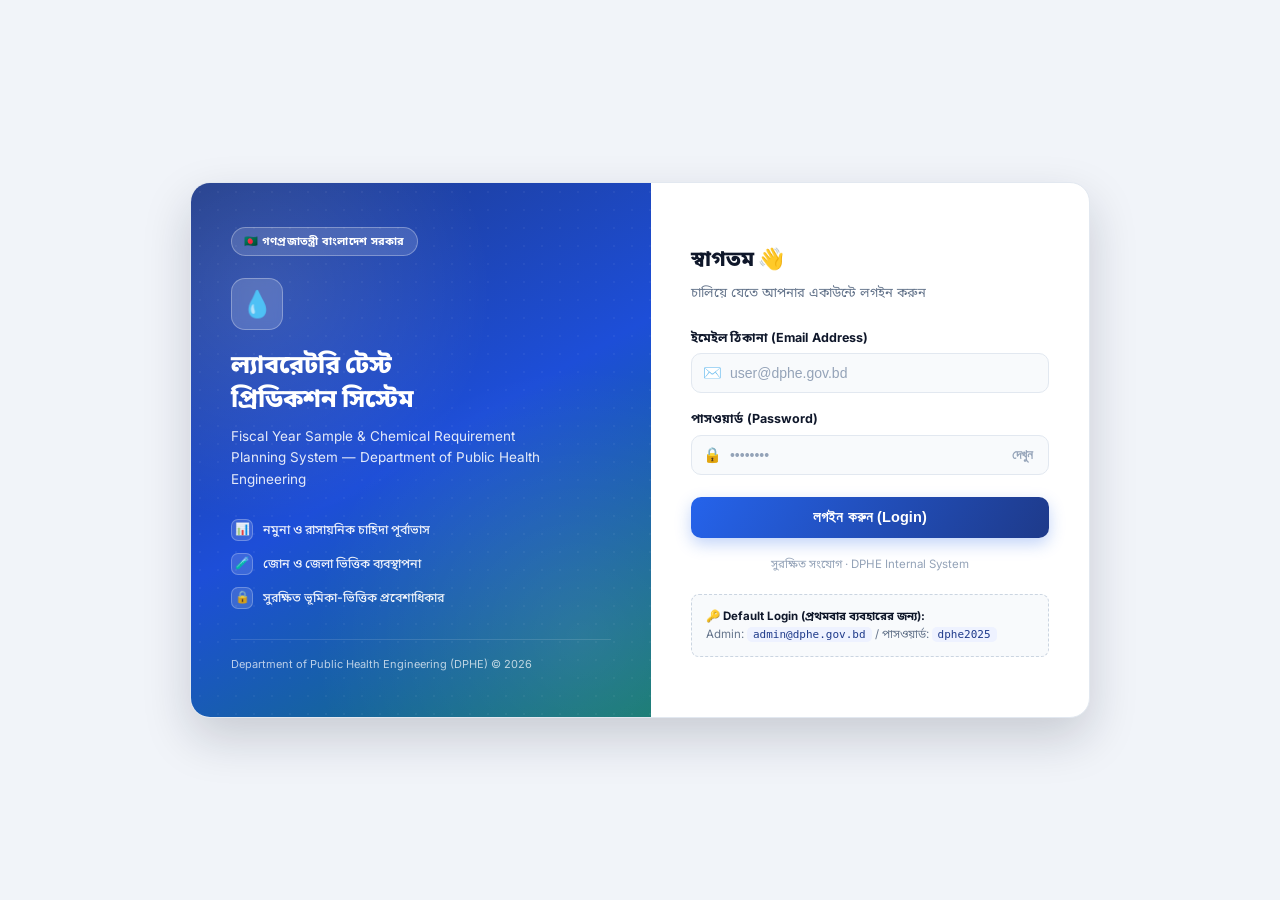
==== index.html @ 03236efc "Update index.html" ====
<!DOCTYPE html>
<html lang="bn">
<head>
  <meta charset="utf-8">
  <meta name="viewport" content="width=device-width, initial-scale=1">
  <title>DPHE Zonal Lab - Login</title>
  <link rel="stylesheet" href="style.css">
  <style>
    html, body { height: 100%; }
    body {
      background: var(--bg);
      min-height: 100vh;
      display: flex;
      align-items: center;
      justify-content: center;
      padding: 20px;
    }

    .login-shell {
      width: 100%;
      max-width: 900px;
      display: grid;
      grid-template-columns: 1.05fr 1fr;
      background: #fff;
      border-radius: 20px;
      overflow: hidden;
      box-shadow: var(--shadow-lg);
      border: 1px solid var(--border);
    }

    /* -------- Brand panel -------- */
    .brand-panel {
      background:
        radial-gradient(circle at 15% 20%, rgba(255,255,255,0.12) 0, transparent 40%),
        radial-gradient(circle at 85% 85%, rgba(255,255,255,0.10) 0, transparent 45%),
        linear-gradient(150deg, var(--primary-dark) 0%, #1d4ed8 50%, var(--teal-dark) 100%);
      color: #fff;
      padding: 44px 40px;
      display: flex;
      flex-direction: column;
      justify-content: space-between;
      position: relative;
    }
    .brand-panel::before {
      content: '';
      position: absolute; inset: 0;
      background-image: radial-gradient(rgba(255,255,255,0.09) 1px, transparent 1px);
      background-size: 18px 18px;
      opacity: 0.5;
      pointer-events: none;
    }
    .brand-top { position: relative; z-index: 1; }
    .brand-badge {
      display: inline-flex; align-items: center; gap: 6px;
      font-size: 11px; font-weight: 700;
      background: rgba(255,255,255,0.14);
      border: 1px solid rgba(255,255,255,0.3);
      padding: 5px 12px; border-radius: 20px;
      margin-bottom: 22px; letter-spacing: 0.3px;
    }
    .brand-icon {
      width: 52px; height: 52px; border-radius: 14px;
      background: rgba(255,255,255,0.16);
      border: 1px solid rgba(255,255,255,0.3);
      display: flex; align-items: center; justify-content: center;
      font-size: 26px; margin-bottom: 18px;
      backdrop-filter: blur(4px);
    }
    .brand-panel h1 {
      font-size: 25px; font-weight: 800; margin: 0 0 10px; line-height: 1.35;
    }
    .brand-panel p.lead {
      font-size: 13.5px; opacity: 0.88; margin: 0; line-height: 1.6; max-width: 320px;
    }
    .brand-features {
      position: relative; z-index: 1;
      display: flex; flex-direction: column; gap: 12px; margin-top: 28px;
    }
    .brand-features .feat {
      display: flex; align-items: center; gap: 10px; font-size: 12.5px; opacity: 0.92; font-weight: 500;
    }
    .brand-features .feat .dot {
      width: 22px; height: 22px; border-radius: 7px; flex-shrink: 0;
      background: rgba(255,255,255,0.15); border: 1px solid rgba(255,255,255,0.28);
      display: flex; align-items: center; justify-content: center; font-size: 12px;
    }
    .brand-foot {
      position: relative; z-index: 1;
      font-size: 11px; opacity: 0.7; margin-top: 30px;
      border-top: 1px solid rgba(255,255,255,0.18); padding-top: 16px;
    }

    /* -------- Form panel -------- */
    .form-panel {
      padding: 46px 40px;
      display: flex;
      flex-direction: column;
      justify-content: center;
    }
    .form-panel .heading { margin-bottom: 26px; }
    .form-panel .heading h2 {
      font-size: 21px; font-weight: 800; margin: 0 0 6px; color: var(--text);
    }
    .form-panel .heading p {
      font-size: 13px; color: var(--muted); margin: 0;
    }

    .field { margin-bottom: 16px; }
    .field label { font-size: 12.5px; font-weight: 700; color: var(--text); margin-bottom: 6px; }
    .input-wrap { position: relative; }
    .input-wrap .ic {
      position: absolute; left: 12px; top: 50%; transform: translateY(-50%);
      font-size: 15px; color: var(--muted-light); pointer-events: none;
    }
    .input-wrap input {
      padding: 11px 14px 11px 38px;
      font-size: 14px;
      border: 1.5px solid var(--border);
      border-radius: 10px;
      margin-bottom: 0;
      background: #f8fafc;
    }
    .input-wrap input:focus { background: #fff; }
    .input-wrap .toggle-pass {
      position: absolute; right: 10px; top: 50%; transform: translateY(-50%);
      background: none; border: none; box-shadow: none; color: var(--muted-light);
      font-size: 13px; padding: 4px 6px; cursor: pointer;
    }
    .input-wrap .toggle-pass:hover { color: var(--muted); background: none; transform: translateY(-50%); }

    .btn-login {
      width: 100%;
      padding: 12px;
      font-size: 14.5px;
      font-weight: 700;
      border-radius: 10px;
      background: linear-gradient(120deg, var(--primary), var(--primary-dark));
      margin-top: 6px;
      box-shadow: 0 6px 16px rgba(37,99,235,0.28);
    }
    .btn-login:hover {
      background: linear-gradient(120deg, var(--primary-dark), var(--primary-dark));
      box-shadow: 0 8px 20px rgba(37,99,235,0.38);
    }

    .divider-note { text-align: center; font-size: 11.5px; color: var(--muted-light); margin: 18px 0 4px; }

    .hint-box {
      background: #f8fafc;
      border: 1.5px dashed var(--border-strong);
      padding: 12px 14px;
      border-radius: var(--radius-sm);
      font-size: 11.5px;
      color: var(--muted);
      margin-top: 16px;
      line-height: 1.6;
    }
    .hint-box strong { color: var(--text); }
    .hint-box code {
      background: #eef2ff; color: var(--primary-dark);
      padding: 1px 6px; border-radius: 5px; font-size: 11px;
    }

    .spinner {
      display: inline-block;
      width: 14px;
      height: 14px;
      border: 2px solid rgba(255,255,255,0.4);
      border-top-color: #fff;
      border-radius: 50%;
      animation: spin 0.8s linear infinite;
    }

    @media (max-width: 760px) {
      .login-shell { grid-template-columns: 1fr; max-width: 440px; }
      .brand-panel { padding: 32px 28px; }
      .brand-features { display: none; }
      .form-panel { padding: 32px 28px; }
    }
  </style>
</head>
<body>

<script>
  // Set this to your deployed Apps Script Web App URL, e.g.
  // https://script.google.com/macros/s/XXXXXXXXXXXXXXXXXXXX/exec
  const API_URL = 'https://script.google.com/macros/s/AKfycbzejly43ZBwwcQs7jdMil5EfGhD0FwMmNmbjgHf8-zHdf7Q-QeEnQdwHH2jp842V0c7jQ/exec';
</script>

<div class="login-shell">

  <div class="brand-panel">
    <div class="brand-top">
      <div class="brand-badge">🇧🇩 গণপ্রজাতন্ত্রী বাংলাদেশ সরকার</div>
      <div class="brand-icon">💧</div>
      <h1>ল্যাবরেটরি টেস্ট<br>প্রিডিকশন সিস্টেম</h1>
      <p class="lead">Fiscal Year Sample &amp; Chemical Requirement Planning System — Department of Public Health Engineering</p>
    </div>

    <div class="brand-features">
      <div class="feat"><span class="dot">📊</span> নমুনা ও রাসায়নিক চাহিদা পূর্বাভাস</div>
      <div class="feat"><span class="dot">🧪</span> জোন ও জেলা ভিত্তিক ব্যবস্থাপনা</div>
      <div class="feat"><span class="dot">🔒</span> সুরক্ষিত ভূমিকা-ভিত্তিক প্রবেশাধিকার</div>
    </div>

    <div class="brand-foot">
      Department of Public Health Engineering (DPHE) &copy; <span id="yearNow"></span>
    </div>
  </div>

  <div class="form-panel">
    <div class="heading">
      <h2>স্বাগতম 👋</h2>
      <p>চালিয়ে যেতে আপনার একাউন্টে লগইন করুন</p>
    </div>

    <div id="loginAlert"></div>

    <form id="loginForm" onsubmit="handleLoginSubmit(event)">
      <div class="field">
        <label for="loginEmail">ইমেইল ঠিকানা (Email Address)</label>
        <div class="input-wrap">
          <span class="ic">✉️</span>
          <input type="email" id="loginEmail" required placeholder="user@dphe.gov.bd" autocomplete="username">
        </div>
      </div>

      <div class="field">
        <label for="loginPassword">পাসওয়ার্ড (Password)</label>
        <div class="input-wrap">
          <span class="ic">🔒</span>
          <input type="password" id="loginPassword" required placeholder="••••••••" autocomplete="current-password">
          <button type="button" class="toggle-pass" onclick="togglePassword()" id="togglePassBtn" tabindex="-1">দেখুন</button>
        </div>
      </div>

      <button type="submit" id="loginBtn" class="btn-login">
        <span id="btnText">লগইন করুন (Login)</span>
      </button>
    </form>

    <div class="divider-note">সুরক্ষিত সংযোগ · DPHE Internal System</div>

    <div class="hint-box">
      <strong>🔑 Default Login (প্রথমবার ব্যবহারের জন্য):</strong><br>
      Admin: <code>admin@dphe.gov.bd</code> / পাসওয়ার্ড: <code>dphe2025</code>
    </div>
  </div>

</div>

<script>
document.getElementById('yearNow').textContent = new Date().getFullYear();

// Simple RPC helper — calls the Apps Script Web App with a
// { fn, args } JSON body. Uses "text/plain" as the content type so
// the browser does NOT send a CORS preflight (Apps Script Web Apps
// can't handle custom OPTIONS/CORS headers on simple deployments).
function apiCall(fn, args) {
  if (!API_URL || API_URL.indexOf('[') === 0) {
    return Promise.reject(new Error('API_URL কনফিগার করা হয়নি। index.html ফাইলের উপরে সেট করুন।'));
  }
  return fetch(API_URL, {
    method: 'POST',
    headers: { 'Content-Type': 'text/plain;charset=utf-8' },
    body: JSON.stringify({ fn: fn, args: args || [] })
  })
    .then(function(res) {
      if (!res.ok) throw new Error('Network error: ' + res.status + ' ' + res.statusText);
      return res.json();
    })
    .then(function(json) {
      if (!json.success) throw new Error(json.error || 'Unknown API error.');
      return json.data;
    });
}

// If already logged in with a valid-looking saved session, skip
// straight to the app page.
window.addEventListener('DOMContentLoaded', function() {
  var savedToken = sessionStorage.getItem('dphe_auth_token');
  var savedUser = sessionStorage.getItem('dphe_user');
  if (savedToken && savedUser) {
    window.location.href = 'app.html';
  }
});

function togglePassword() {
  var input = document.getElementById('loginPassword');
  var btn = document.getElementById('togglePassBtn');
  if (input.type === 'password') {
    input.type = 'text';
    btn.textContent = 'লুকান';
  } else {
    input.type = 'password';
    btn.textContent = 'দেখুন';
  }
}

function handleLoginSubmit(e) {
  e.preventDefault();
  var email = document.getElementById('loginEmail').value.trim();
  var password = document.getElementById('loginPassword').value;
  var alertBox = document.getElementById('loginAlert');
  var btn = document.getElementById('loginBtn');
  var btnText = document.getElementById('btnText');

  alertBox.innerHTML = '';
  btn.disabled = true;
  btnText.innerHTML = '<span class="spinner"></span> যাচাই করা হচ্ছে...';

  apiCall('doLogin', [email, password])
    .then(function(res) {
      if (res && res.success && res.token) {
        sessionStorage.setItem('dphe_auth_token', res.token);
        sessionStorage.setItem('dphe_user', JSON.stringify(res.user));
        alertBox.innerHTML = '<div class="msg success">সফলভাবে লগইন হয়েছে! লোড হচ্ছে...</div>';
        window.location.href = 'app.html';
      } else {
        btn.disabled = false;
        btnText.textContent = 'লগইন করুন (Login)';
        alertBox.innerHTML = '<div class="msg error">লগইন ব্যর্থ হয়েছে। আবার চেষ্টা করুন।</div>';
      }
    })
    .catch(function(err) {
      btn.disabled = false;
      btnText.textContent = 'লগইন করুন (Login)';
      var errMsg = err && err.message ? err.message : 'লগইন করতে সমস্যা হয়েছে।';
      alertBox.innerHTML = '<div class="msg error">' + esc(errMsg) + '</div>';
    });
}

function esc(s) {
  return (s === undefined || s === null) ? '' : String(s).replace(/[&<>"']/g, function(c) {
    return { '&': '&amp;', '<': '&lt;', '>': '&gt;', '"': '&quot;', "'": '&#39;' }[c];
  });
}
</script>

</body>
</html>
---- style.css ----
@import url('https://fonts.googleapis.com/css2?family=Inter:wght@400;500;600;700;800&family=Noto+Sans+Bengali:wght@400;500;600;700&display=swap');

  :root {
    --primary: #2563eb;
    --primary-dark: #1e3a8a;
    --primary-light: #3b82f6;
    --teal: #0d9488;
    --teal-dark: #0f766e;
    --teal-light: #ecfdf9;
    --accent: #6366f1;
    --bg: #f1f4f9;
    --card: #ffffff;
    --border: #e2e8f0;
    --border-strong: #cbd5e1;
    --text: #0f172a;
    --muted: #64748b;
    --muted-light: #94a3b8;
    --success: #16a34a;
    --success-bg: #ecfdf5;
    --warn: #d97706;
    --warn-bg: #fffbeb;
    --danger: #dc2626;
    --danger-bg: #fef2f2;
    --radius: 14px;
    --radius-sm: 8px;
    --shadow-xs: 0 1px 2px rgba(15,23,42,0.04);
    --shadow-sm: 0 1px 3px rgba(15,23,42,0.06), 0 1px 2px rgba(15,23,42,0.04);
    --shadow-md: 0 8px 24px rgba(15,23,42,0.10), 0 2px 6px rgba(15,23,42,0.06);
    --shadow-lg: 0 20px 48px rgba(15,23,42,0.18);
  }

  * { box-sizing: border-box; }

  body {
    font-family: 'Inter', 'Noto Sans Bengali', -apple-system, BlinkMacSystemFont, Roboto, Arial, sans-serif;
    background: var(--bg);
    background-image:
      radial-gradient(at top left, rgba(37,99,235,0.05), transparent 45%),
      radial-gradient(at top right, rgba(13,148,136,0.05), transparent 45%);
    background-attachment: fixed;
    color: var(--text);
    margin: 0; padding: 0;
    line-height: 1.55;
    -webkit-font-smoothing: antialiased;
  }

  ::selection { background: rgba(37,99,235,0.18); }

  /* ---------------- Topbar ---------------- */
  header.topbar {
    background: linear-gradient(100deg, var(--primary-dark) 0%, #1d4ed8 45%, var(--teal-dark) 100%);
    color: #fff; padding: 16px 28px;
    display: flex; justify-content: space-between; align-items: center;
    flex-wrap: wrap; gap: 14px;
    box-shadow: 0 4px 20px rgba(15,23,42,0.18);
    position: sticky; top: 0; z-index: 50;
  }
  header.topbar h1 {
    font-size: 18px; margin: 0; font-weight: 800; letter-spacing: 0.1px;
    display: flex; align-items: center; gap: 10px;
  }
  header.topbar h1::before {
    content: '💧';
    display: inline-flex; align-items: center; justify-content: center;
    width: 34px; height: 34px; border-radius: 10px;
    background: rgba(255,255,255,0.16);
    border: 1px solid rgba(255,255,255,0.28);
    font-size: 16px;
    backdrop-filter: blur(4px);
  }
  header.topbar .sub { font-size: 12.5px; opacity: 0.85; margin-top: 3px; margin-left: 44px; font-weight: 500; }
  .userbox { text-align: right; font-size: 13px; display: flex; align-items: center; gap: 10px; }
  .userbox > div:first-child {
    display: flex; align-items: center; gap: 8px;
    padding: 6px 12px 6px 6px; border-radius: 999px;
    background: rgba(255,255,255,0.12);
    border: 1px solid rgba(255,255,255,0.2);
  }
  .userbox > div:first-child::before {
    content: '';
    width: 28px; height: 28px; border-radius: 50%;
    background: linear-gradient(135deg, #fff, #cbd5e1);
    flex-shrink: 0;
  }
  #userNameDisplay { font-weight: 700; font-size: 12.5px; line-height: 1.2; }
  .role-badge {
    display: inline-block; background: rgba(255,255,255,0.9);
    border: 1px solid rgba(255,255,255,0.4);
    color: var(--primary-dark);
    padding: 1px 9px; border-radius: 20px; font-size: 10.5px; font-weight: 700;
    letter-spacing: 0.3px; text-transform: uppercase;
  }

  .container { max-width: 1240px; margin: 24px auto; padding: 0 20px; }

  /* ---------------- Cards ---------------- */
  .card {
    background: var(--card); border: 1px solid var(--border);
    border-radius: var(--radius); padding: 22px 24px;
    margin-bottom: 20px; box-shadow: var(--shadow-sm);
    transition: box-shadow 0.2s ease;
  }
  .card h2 {
    font-size: 16px; margin: 0 0 16px; color: var(--primary-dark); font-weight: 700;
    display: flex; align-items: center; gap: 8px;
    padding-bottom: 12px; border-bottom: 1px solid var(--border);
  }
  .card h3 { font-size: 13.5px; margin: 18px 0 10px; color: var(--text); font-weight: 700; }

  .row { display: flex; gap: 14px; flex-wrap: wrap; }
  .col { flex: 1; min-width: 180px; }

  label { display: block; font-size: 12px; color: var(--muted); margin-bottom: 5px; font-weight: 600; letter-spacing: 0.1px; }

  select, input[type=text], input[type=password], input[type=number], input[type=email], textarea {
    width: 100%; padding: 9px 12px; border: 1.5px solid var(--border);
    border-radius: var(--radius-sm); font-size: 14px; background: #fff; margin-bottom: 12px;
    color: var(--text);
    transition: border-color 0.15s, box-shadow 0.15s;
  }
  select:focus, input:focus, textarea:focus {
    outline: none; border-color: var(--primary);
    box-shadow: 0 0 0 3.5px rgba(37,99,235,0.13);
  }
  select:hover, input:hover, textarea:hover { border-color: var(--border-strong); }
  textarea { min-height: 50px; resize: vertical; }
  input::placeholder, textarea::placeholder { color: var(--muted-light); }

  /* ---------------- Buttons ---------------- */
  button {
    background: var(--primary); color: #fff; border: none; padding: 9px 18px;
    border-radius: var(--radius-sm); font-size: 13px; cursor: pointer; font-weight: 700;
    transition: background 0.15s, transform 0.06s, box-shadow 0.15s;
    display: inline-flex; align-items: center; justify-content: center; gap: 6px;
    box-shadow: 0 1px 2px rgba(37,99,235,0.15);
    letter-spacing: 0.1px;
  }
  button:hover { background: var(--primary-dark); box-shadow: 0 4px 12px rgba(37,99,235,0.28); transform: translateY(-1px); }
  button:active { transform: scale(0.98) translateY(0); }
  button:disabled { opacity: 0.55; cursor: not-allowed; transform: none; box-shadow: none; }
  button.secondary { background: var(--teal); box-shadow: 0 1px 2px rgba(13,148,136,0.2); }
  button.secondary:hover { background: var(--teal-dark); box-shadow: 0 4px 12px rgba(13,148,136,0.3); }
  button.ghost { background: transparent; color: var(--primary); border: 1.5px solid var(--border-strong); box-shadow: none; }
  button.ghost:hover { background: #eff6ff; border-color: var(--primary); color: var(--primary-dark); transform: none; box-shadow: none; }
  button.btn-logout { background: rgba(255,255,255,0.14); color: #fff; border: 1px solid rgba(255,255,255,0.35); box-shadow: none; }
  button.btn-logout:hover { background: rgba(255,255,255,0.28); transform: none; box-shadow: none; }
  button.btn-sm { padding: 5px 12px; font-size: 12px; border-radius: 7px; font-weight: 600; }
  button.btn-edit { background: #eff6ff; color: var(--primary); box-shadow: none; }
  button.btn-edit:hover { background: #dbeafe; color: var(--primary-dark); transform: none; box-shadow: none; }
  button.btn-delete { background: var(--danger-bg); color: var(--danger); box-shadow: none; }
  button.btn-delete:hover { background: #fee2e2; transform: none; box-shadow: none; }
  button.btn-save { background: var(--success-bg); color: #065f46; box-shadow: none; }
  button.btn-save:hover { background: #d1fae5; transform: none; box-shadow: none; }
  button.btn-cancel { background: #f1f5f9; color: var(--muted); box-shadow: none; }
  button.btn-cancel:hover { background: #e2e8f0; transform: none; box-shadow: none; }

  /* ---------------- Stat grid ---------------- */
  .stat-grid { display: flex; gap: 16px; flex-wrap: wrap; margin-bottom: 8px; }
  .stat-box {
    background: linear-gradient(160deg, #ffffff, var(--teal-light));
    border-radius: var(--radius); padding: 16px 20px;
    min-width: 170px; flex: 1;
    border: 1px solid var(--border);
    border-left: 4px solid var(--teal);
    box-shadow: var(--shadow-xs);
    transition: transform 0.15s, box-shadow 0.15s;
  }
  .stat-box:hover { transform: translateY(-2px); box-shadow: var(--shadow-sm); }
  .stat-box .num { font-size: 28px; font-weight: 800; color: var(--primary-dark); letter-spacing: -0.5px; }
  .stat-box .lbl { font-size: 12px; color: var(--muted); margin-top: 3px; font-weight: 600; }

  /* ---------------- Tables ---------------- */
  table { width: 100%; border-collapse: collapse; font-size: 13px; margin-top: 8px; }
  th, td { text-align: left; padding: 10px 12px; border-bottom: 1px solid var(--border); vertical-align: middle; }
  th {
    background: #f8fafc; color: var(--muted); font-weight: 700; font-size: 11px;
    text-transform: uppercase; letter-spacing: 0.4px;
    position: sticky; top: 0;
  }
  th:first-child { border-radius: 8px 0 0 0; }
  th:last-child { border-radius: 0 8px 0 0; }
  tbody tr { transition: background 0.12s; }
  tbody tr:hover { background: #f8fafc; }
  tr.editing td { background: var(--warn-bg); }
  td input, td select { margin-bottom: 0; padding: 6px 9px; font-size: 13px; }
  .td-actions { display: flex; gap: 6px; white-space: nowrap; }

  /* ---------------- Param list ---------------- */
  .param-list {
    display: flex; flex-wrap: wrap; gap: 8px 16px; margin-bottom: 12px;
    max-height: 160px; overflow-y: auto; padding: 10px 12px;
    border: 1.5px solid var(--border); border-radius: var(--radius-sm); background: #fafbfc;
  }
  .param-list label { display: flex; align-items: center; gap: 6px; font-weight: 500; color: var(--text); font-size: 13px; margin: 0; cursor: pointer; }
  .param-list input { width: auto; margin: 0; }

  /* ---------------- Tabs ---------------- */
  .tabs {
    display: flex; gap: 4px; margin-bottom: 18px;
    background: #eef1f6; padding: 5px; border-radius: 12px;
    flex-wrap: wrap; border: 1px solid var(--border);
  }
  .tab-btn {
    background: transparent; color: var(--muted); border: none; padding: 9px 16px;
    font-weight: 700; border-bottom: none; margin-bottom: 0; border-radius: 8px;
    box-shadow: none; font-size: 12.5px;
  }
  .tab-btn:hover { background: rgba(255,255,255,0.6); color: var(--text); transform: none; box-shadow: none; }
  .tab-btn.active { color: #fff; background: var(--primary); box-shadow: var(--shadow-xs); }
  .tab-btn.active:hover { background: var(--primary-dark); transform: none; }
  .tab-panel { display: none; animation: fadeIn 0.2s ease; }
  .tab-panel.active { display: block; }
  @keyframes fadeIn { from { opacity: 0; transform: translateY(3px); } to { opacity: 1; transform: translateY(0); } }

  /* ---------------- Badges ---------------- */
  .badge { display: inline-block; padding: 3px 10px; border-radius: 20px; font-size: 10.5px; font-weight: 700; letter-spacing: 0.2px; }
  .badge.govt { background: #dbeafe; color: #1d4ed8; }
  .badge.other-govt { background: #fef3c7; color: #92400e; }
  .badge.private-org { background: #ede9fe; color: #5b21b6; }
  .badge.walk-in { background: #dcfce7; color: #166534; }

  /* ---------------- Messages ---------------- */
  .msg { padding: 11px 16px; border-radius: var(--radius-sm); margin-bottom: 14px; font-size: 13px; font-weight: 600; display: flex; align-items: center; gap: 8px; }
  .msg.success { background: var(--success-bg); color: #166534; border: 1px solid #86efac; }
  .msg.success::before { content: '✓'; }
  .msg.error { background: var(--danger-bg); color: #991b1b; border: 1px solid #fca5a5; }
  .msg.error::before { content: '⚠'; }
  .msg.info { background: #eff6ff; color: #1d4ed8; border: 1px solid #bfdbfe; }
  .msg.info::before { content: 'ℹ'; }

  .empty-state { color: var(--muted-light); font-size: 13px; padding: 28px 0; text-align: center; }
  .loading { color: var(--muted); font-size: 13px; padding: 14px; display: flex; align-items: center; gap: 10px; }
  .loading::before {
    content: ''; width: 15px; height: 15px; border-radius: 50%;
    border: 2px solid var(--border-strong); border-top-color: var(--primary);
    animation: spin 0.7s linear infinite; flex-shrink: 0;
  }
  .section-header { display: flex; justify-content: space-between; align-items: center; margin-bottom: 14px; flex-wrap: wrap; gap: 10px; }
  .section-header h2 { margin: 0; border-bottom: none; padding-bottom: 0; }
  .add-form-box { background: #f8fafc; border: 1.5px dashed var(--border-strong); border-radius: var(--radius-sm); padding: 16px 18px; margin-bottom: 18px; }

  /* ---------------- Modal ---------------- */
  .modal-backdrop {
    position: fixed; top: 0; left: 0; right: 0; bottom: 0;
    background: rgba(15,23,42,0.55); display: none;
    align-items: center; justify-content: center; z-index: 999;
    backdrop-filter: blur(2px);
  }
  .modal-backdrop.show { display: flex; animation: fadeIn 0.15s ease; }
  .modal-box {
    background: #fff; border-radius: 16px; width: 95%; max-width: 440px;
    padding: 26px; box-shadow: var(--shadow-lg);
    border: 1px solid var(--border);
  }

  footer { text-align: center; color: var(--muted-light); font-size: 12px; padding: 28px 16px; }

  @keyframes spin { to { transform: rotate(360deg); } }

  @media (max-width: 768px) {
    header.topbar { padding: 14px 16px; }
    header.topbar .sub { margin-left: 0; }
    .userbox { width: 100%; justify-content: space-between; margin-top: 4px; }
    .container { margin: 14px auto; padding: 0 12px; }
    .card { padding: 16px 16px; }
    .stat-box { min-width: 140px; }
  }
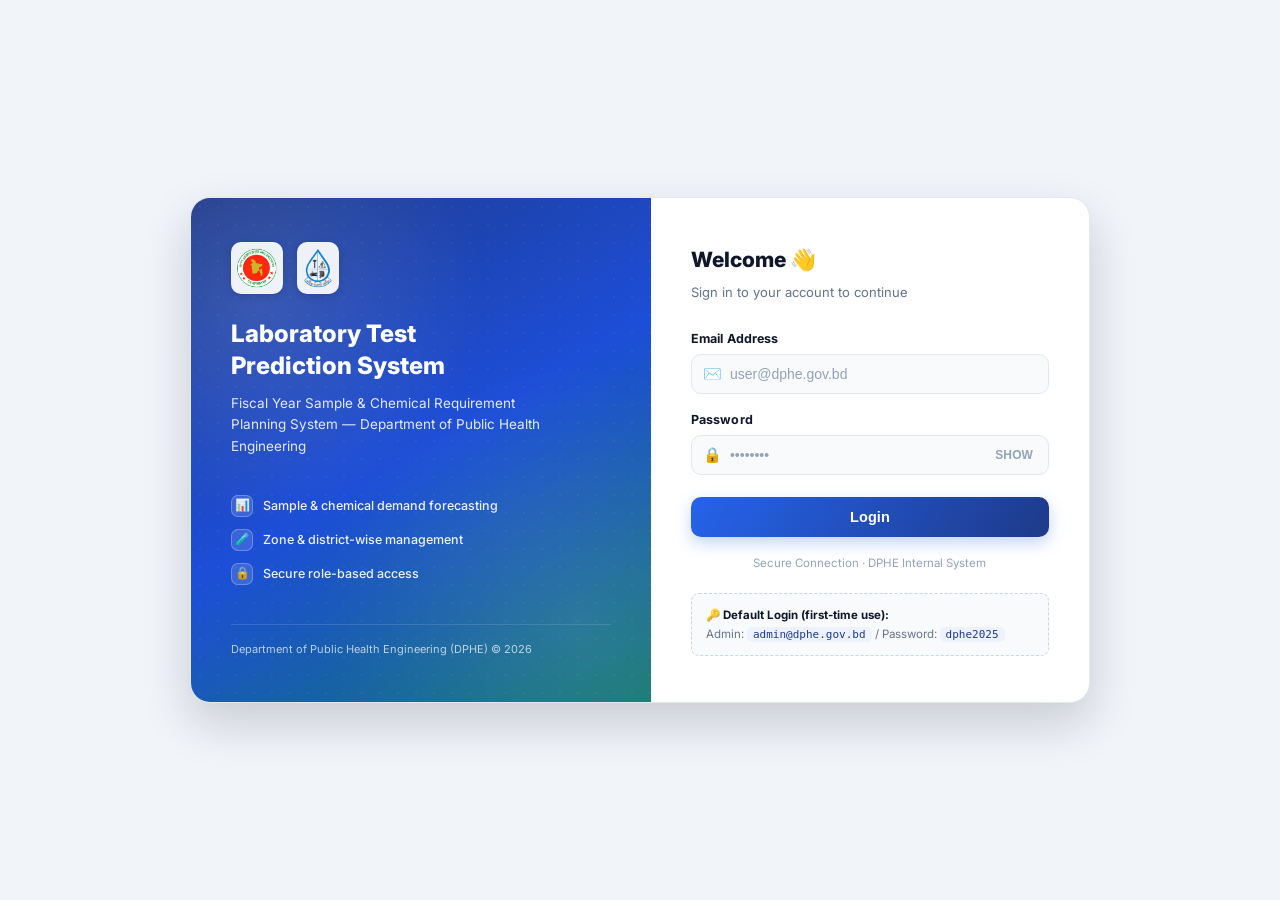
==== commit 08d97d8c: "Add files via upload" ====
--- a/index.html
+++ b/index.html
@@ -1,5 +1,5 @@
 <!DOCTYPE html>
-<html lang="bn">
+<html lang="en">
 <head>
   <meta charset="utf-8">
   <meta name="viewport" content="width=device-width, initial-scale=1">
@@ -50,24 +50,19 @@
       pointer-events: none;
     }
     .brand-top { position: relative; z-index: 1; }
-    .brand-badge {
-      display: inline-flex; align-items: center; gap: 6px;
-      font-size: 11px; font-weight: 700;
-      background: rgba(255,255,255,0.14);
-      border: 1px solid rgba(255,255,255,0.3);
-      padding: 5px 12px; border-radius: 20px;
-      margin-bottom: 22px; letter-spacing: 0.3px;
-    }
-    .brand-icon {
-      width: 52px; height: 52px; border-radius: 14px;
-      background: rgba(255,255,255,0.16);
-      border: 1px solid rgba(255,255,255,0.3);
-      display: flex; align-items: center; justify-content: center;
-      font-size: 26px; margin-bottom: 18px;
-      backdrop-filter: blur(4px);
+    .logo-row {
+      display: flex; align-items: center; gap: 14px;
+      margin-bottom: 24px;
+    }
+    .logo-row img {
+      height: 52px; width: auto;
+      background: rgba(255,255,255,0.92);
+      border-radius: 10px;
+      padding: 5px;
+      box-shadow: 0 2px 8px rgba(0,0,0,0.15);
     }
     .brand-panel h1 {
-      font-size: 25px; font-weight: 800; margin: 0 0 10px; line-height: 1.35;
+      font-size: 24px; font-weight: 800; margin: 0 0 10px; line-height: 1.35;
     }
     .brand-panel p.lead {
       font-size: 13.5px; opacity: 0.88; margin: 0; line-height: 1.6; max-width: 320px;
@@ -124,7 +119,7 @@
     .input-wrap .toggle-pass {
       position: absolute; right: 10px; top: 50%; transform: translateY(-50%);
       background: none; border: none; box-shadow: none; color: var(--muted-light);
-      font-size: 13px; padding: 4px 6px; cursor: pointer;
+      font-size: 12px; font-weight: 700; padding: 4px 6px; cursor: pointer;
     }
     .input-wrap .toggle-pass:hover { color: var(--muted); background: none; transform: translateY(-50%); }
 
@@ -191,16 +186,18 @@
 
   <div class="brand-panel">
     <div class="brand-top">
-      <div class="brand-badge">🇧🇩 গণপ্রজাতন্ত্রী বাংলাদেশ সরকার</div>
-      <div class="brand-icon">💧</div>
-      <h1>ল্যাবরেটরি টেস্ট<br>প্রিডিকশন সিস্টেম</h1>
+      <div class="logo-row">
+        <img src="bd-logo.png" alt="Government of Bangladesh">
+        <img src="dphe-logo.png" alt="DPHE">
+      </div>
+      <h1>Laboratory Test<br>Prediction System</h1>
       <p class="lead">Fiscal Year Sample &amp; Chemical Requirement Planning System — Department of Public Health Engineering</p>
     </div>
 
     <div class="brand-features">
-      <div class="feat"><span class="dot">📊</span> নমুনা ও রাসায়নিক চাহিদা পূর্বাভাস</div>
-      <div class="feat"><span class="dot">🧪</span> জোন ও জেলা ভিত্তিক ব্যবস্থাপনা</div>
-      <div class="feat"><span class="dot">🔒</span> সুরক্ষিত ভূমিকা-ভিত্তিক প্রবেশাধিকার</div>
+      <div class="feat"><span class="dot">📊</span> Sample &amp; chemical demand forecasting</div>
+      <div class="feat"><span class="dot">🧪</span> Zone &amp; district-wise management</div>
+      <div class="feat"><span class="dot">🔒</span> Secure role-based access</div>
     </div>
 
     <div class="brand-foot">
@@ -210,15 +207,15 @@
 
   <div class="form-panel">
     <div class="heading">
-      <h2>স্বাগতম 👋</h2>
-      <p>চালিয়ে যেতে আপনার একাউন্টে লগইন করুন</p>
+      <h2>Welcome 👋</h2>
+      <p>Sign in to your account to continue</p>
     </div>
 
     <div id="loginAlert"></div>
 
     <form id="loginForm" onsubmit="handleLoginSubmit(event)">
       <div class="field">
-        <label for="loginEmail">ইমেইল ঠিকানা (Email Address)</label>
+        <label for="loginEmail">Email Address</label>
         <div class="input-wrap">
           <span class="ic">✉️</span>
           <input type="email" id="loginEmail" required placeholder="user@dphe.gov.bd" autocomplete="username">
@@ -226,24 +223,24 @@
       </div>
 
       <div class="field">
-        <label for="loginPassword">পাসওয়ার্ড (Password)</label>
+        <label for="loginPassword">Password</label>
         <div class="input-wrap">
           <span class="ic">🔒</span>
           <input type="password" id="loginPassword" required placeholder="••••••••" autocomplete="current-password">
-          <button type="button" class="toggle-pass" onclick="togglePassword()" id="togglePassBtn" tabindex="-1">দেখুন</button>
+          <button type="button" class="toggle-pass" onclick="togglePassword()" id="togglePassBtn" tabindex="-1">SHOW</button>
         </div>
       </div>
 
       <button type="submit" id="loginBtn" class="btn-login">
-        <span id="btnText">লগইন করুন (Login)</span>
+        <span id="btnText">Login</span>
       </button>
     </form>
 
-    <div class="divider-note">সুরক্ষিত সংযোগ · DPHE Internal System</div>
+    <div class="divider-note">Secure Connection · DPHE Internal System</div>
 
     <div class="hint-box">
-      <strong>🔑 Default Login (প্রথমবার ব্যবহারের জন্য):</strong><br>
-      Admin: <code>admin@dphe.gov.bd</code> / পাসওয়ার্ড: <code>dphe2025</code>
+      <strong>🔑 Default Login (first-time use):</strong><br>
+      Admin: <code>admin@dphe.gov.bd</code> / Password: <code>dphe2025</code>
     </div>
   </div>
 
@@ -258,7 +255,7 @@
 // can't handle custom OPTIONS/CORS headers on simple deployments).
 function apiCall(fn, args) {
   if (!API_URL || API_URL.indexOf('[') === 0) {
-    return Promise.reject(new Error('API_URL কনফিগার করা হয়নি। index.html ফাইলের উপরে সেট করুন।'));
+    return Promise.reject(new Error('API_URL is not configured. Set it at the top of index.html.'));
   }
   return fetch(API_URL, {
     method: 'POST',
@@ -290,10 +287,10 @@
   var btn = document.getElementById('togglePassBtn');
   if (input.type === 'password') {
     input.type = 'text';
-    btn.textContent = 'লুকান';
+    btn.textContent = 'HIDE';
   } else {
     input.type = 'password';
-    btn.textContent = 'দেখুন';
+    btn.textContent = 'SHOW';
   }
 }
 
@@ -307,25 +304,25 @@
 
   alertBox.innerHTML = '';
   btn.disabled = true;
-  btnText.innerHTML = '<span class="spinner"></span> যাচাই করা হচ্ছে...';
+  btnText.innerHTML = '<span class="spinner"></span> Signing in...';
 
   apiCall('doLogin', [email, password])
     .then(function(res) {
       if (res && res.success && res.token) {
         sessionStorage.setItem('dphe_auth_token', res.token);
         sessionStorage.setItem('dphe_user', JSON.stringify(res.user));
-        alertBox.innerHTML = '<div class="msg success">সফলভাবে লগইন হয়েছে! লোড হচ্ছে...</div>';
+        alertBox.innerHTML = '<div class="msg success">Login successful! Loading...</div>';
         window.location.href = 'app.html';
       } else {
         btn.disabled = false;
-        btnText.textContent = 'লগইন করুন (Login)';
-        alertBox.innerHTML = '<div class="msg error">লগইন ব্যর্থ হয়েছে। আবার চেষ্টা করুন।</div>';
+        btnText.textContent = 'Login';
+        alertBox.innerHTML = '<div class="msg error">Login failed. Please try again.</div>';
       }
     })
     .catch(function(err) {
       btn.disabled = false;
-      btnText.textContent = 'লগইন করুন (Login)';
-      var errMsg = err && err.message ? err.message : 'লগইন করতে সমস্যা হয়েছে।';
+      btnText.textContent = 'Login';
+      var errMsg = err && err.message ? err.message : 'Something went wrong while logging in.';
       alertBox.innerHTML = '<div class="msg error">' + esc(errMsg) + '</div>';
     });
 }
--- a/style.css
+++ b/style.css
@@ -55,20 +55,18 @@
     box-shadow: 0 4px 20px rgba(15,23,42,0.18);
     position: sticky; top: 0; z-index: 50;
   }
+  header.topbar .brand { display: flex; align-items: center; gap: 14px; }
+  .topbar-logo {
+    height: 38px; width: auto;
+    background: rgba(255,255,255,0.92);
+    border-radius: 8px;
+    padding: 3px;
+    box-shadow: 0 1px 4px rgba(0,0,0,0.18);
+  }
   header.topbar h1 {
     font-size: 18px; margin: 0; font-weight: 800; letter-spacing: 0.1px;
-    display: flex; align-items: center; gap: 10px;
-  }
-  header.topbar h1::before {
-    content: '💧';
-    display: inline-flex; align-items: center; justify-content: center;
-    width: 34px; height: 34px; border-radius: 10px;
-    background: rgba(255,255,255,0.16);
-    border: 1px solid rgba(255,255,255,0.28);
-    font-size: 16px;
-    backdrop-filter: blur(4px);
-  }
-  header.topbar .sub { font-size: 12.5px; opacity: 0.85; margin-top: 3px; margin-left: 44px; font-weight: 500; }
+  }
+  header.topbar .sub { font-size: 12.5px; opacity: 0.85; margin-top: 3px; font-weight: 500; }
   .userbox { text-align: right; font-size: 13px; display: flex; align-items: center; gap: 10px; }
   .userbox > div:first-child {
     display: flex; align-items: center; gap: 8px;
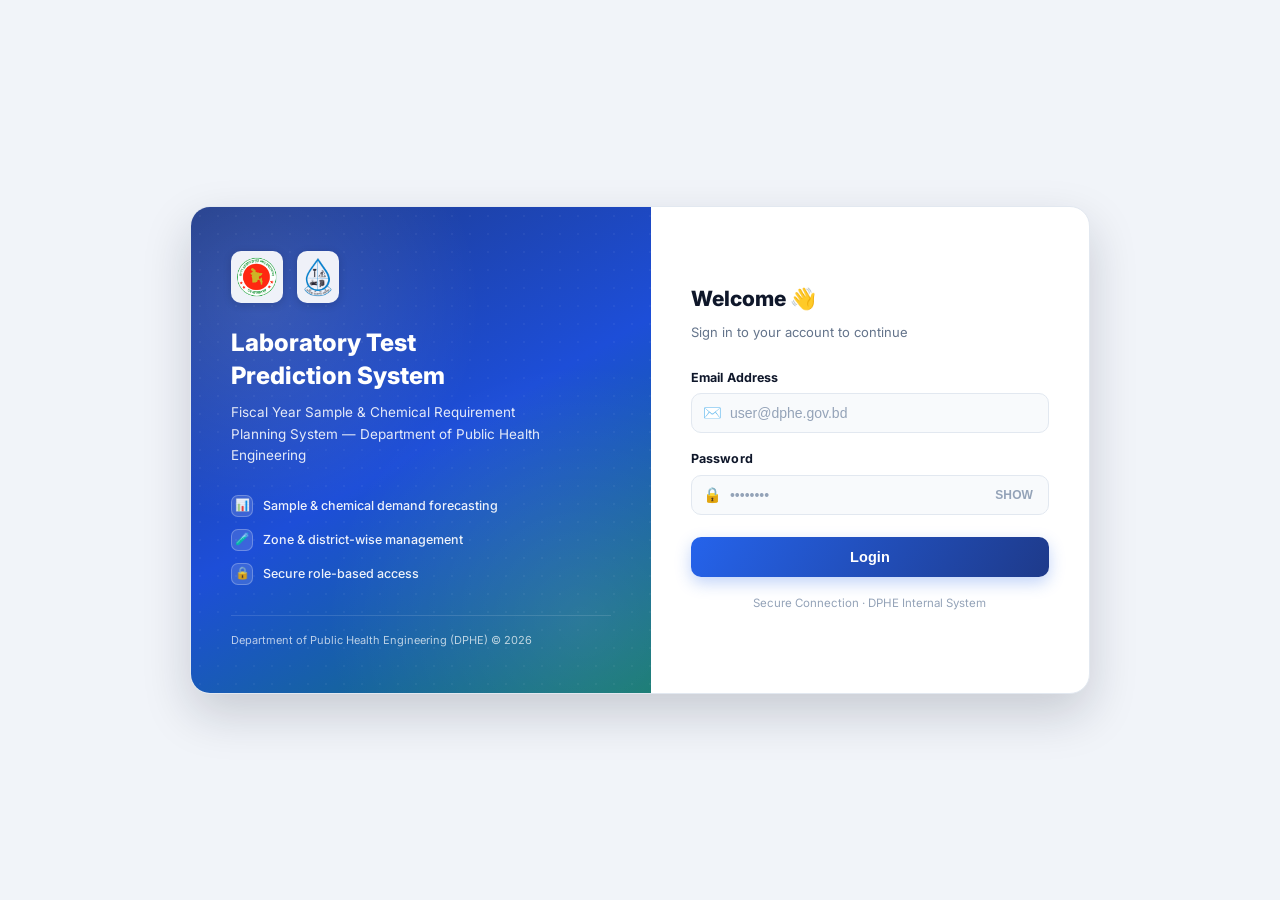
==== commit ea2f5cd6: "Add files via upload" ====
--- a/index.html
+++ b/index.html
@@ -55,7 +55,9 @@
       margin-bottom: 24px;
     }
     .logo-row img {
-      height: 52px; width: auto;
+      height: 52px !important; width: auto !important;
+      max-width: 80px;
+      object-fit: contain;
       background: rgba(255,255,255,0.92);
       border-radius: 10px;
       padding: 5px;
@@ -186,9 +188,9 @@
 
   <div class="brand-panel">
     <div class="brand-top">
-      <div class="logo-row">
-        <img src="bd-logo.png" alt="Government of Bangladesh">
-        <img src="dphe-logo.png" alt="DPHE">
+      <div class="logo-row" style="display:flex;align-items:center;gap:14px;flex-wrap:nowrap;">
+        <img src="bd-logo.png" alt="Government of Bangladesh" width="52" height="52" style="height:52px;width:52px;object-fit:contain;border-radius:10px;background:rgba(255,255,255,0.92);padding:5px;flex-shrink:0;">
+        <img src="dphe-logo.png" alt="DPHE" width="39" height="52" style="height:52px;width:39px;object-fit:contain;border-radius:10px;background:rgba(255,255,255,0.92);padding:5px;flex-shrink:0;">
       </div>
       <h1>Laboratory Test<br>Prediction System</h1>
       <p class="lead">Fiscal Year Sample &amp; Chemical Requirement Planning System — Department of Public Health Engineering</p>
@@ -237,11 +239,6 @@
     </form>
 
     <div class="divider-note">Secure Connection · DPHE Internal System</div>
-
-    <div class="hint-box">
-      <strong>🔑 Default Login (first-time use):</strong><br>
-      Admin: <code>admin@dphe.gov.bd</code> / Password: <code>dphe2025</code>
-    </div>
   </div>
 
 </div>
@@ -257,18 +254,30 @@
   if (!API_URL || API_URL.indexOf('[') === 0) {
     return Promise.reject(new Error('API_URL is not configured. Set it at the top of index.html.'));
   }
+  var controller = new AbortController();
+  var timeoutId = setTimeout(function() { controller.abort(); }, 25000); // 25s safety timeout
+
   return fetch(API_URL, {
     method: 'POST',
     headers: { 'Content-Type': 'text/plain;charset=utf-8' },
-    body: JSON.stringify({ fn: fn, args: args || [] })
+    body: JSON.stringify({ fn: fn, args: args || [] }),
+    signal: controller.signal
   })
     .then(function(res) {
+      clearTimeout(timeoutId);
       if (!res.ok) throw new Error('Network error: ' + res.status + ' ' + res.statusText);
       return res.json();
     })
     .then(function(json) {
       if (!json.success) throw new Error(json.error || 'Unknown API error.');
       return json.data;
+    })
+    .catch(function(err) {
+      clearTimeout(timeoutId);
+      if (err && err.name === 'AbortError') {
+        throw new Error('Server did not respond in time (25s). Please try again.');
+      }
+      throw err;
     });
 }
 
--- a/style.css
+++ b/style.css
@@ -57,7 +57,9 @@
   }
   header.topbar .brand { display: flex; align-items: center; gap: 14px; }
   .topbar-logo {
-    height: 38px; width: auto;
+    height: 38px !important; width: auto !important;
+    max-width: 60px;
+    object-fit: contain;
     background: rgba(255,255,255,0.92);
     border-radius: 8px;
     padding: 3px;
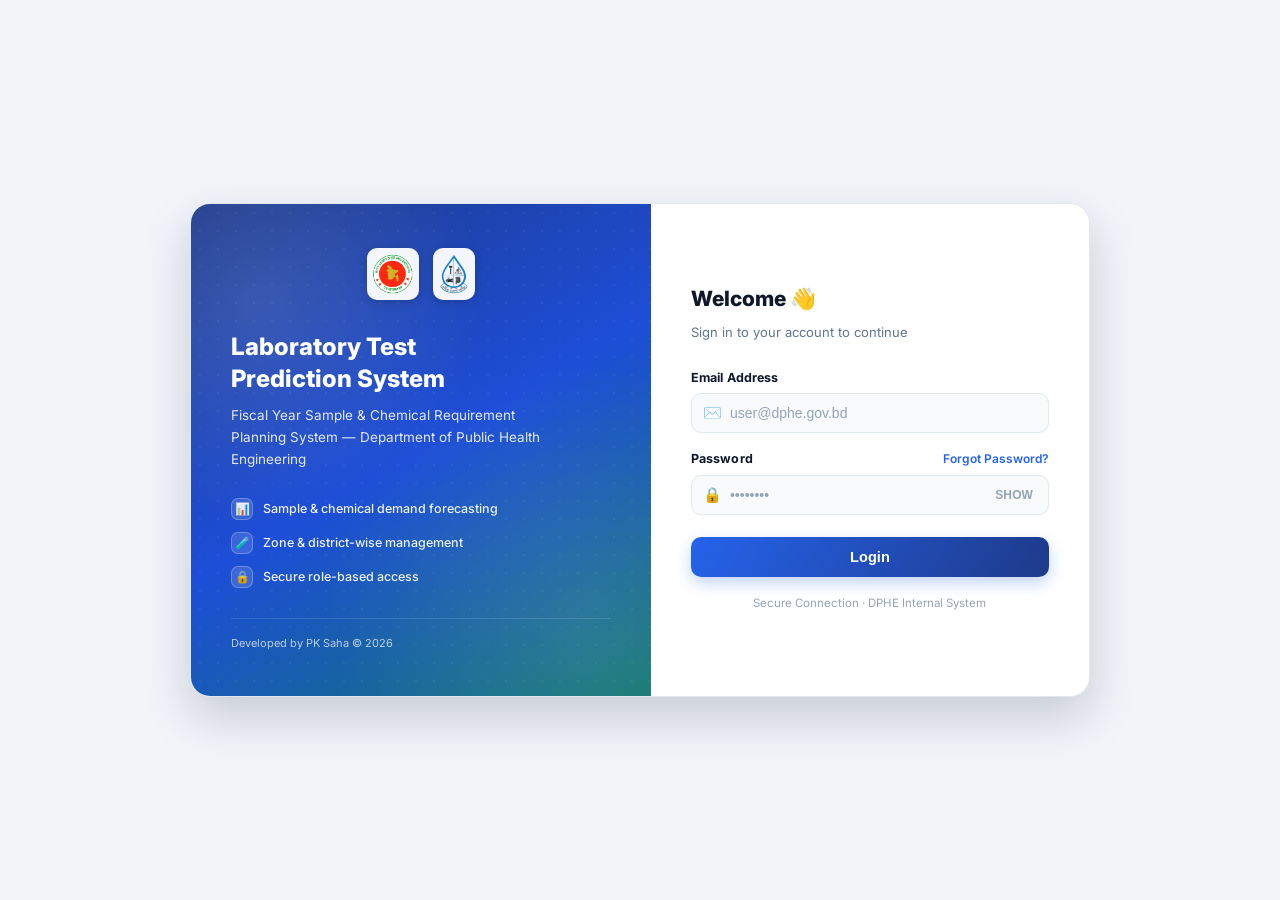
==== commit e210eebd: "Add files via upload" ====
--- a/index.html
+++ b/index.html
@@ -1,347 +1,433 @@
-<!DOCTYPE html>
-<html lang="en">
-<head>
-  <meta charset="utf-8">
-  <meta name="viewport" content="width=device-width, initial-scale=1">
-  <title>DPHE Zonal Lab - Login</title>
-  <link rel="stylesheet" href="style.css">
-  <style>
-    html, body { height: 100%; }
-    body {
-      background: var(--bg);
-      min-height: 100vh;
-      display: flex;
-      align-items: center;
-      justify-content: center;
-      padding: 20px;
-    }
-
-    .login-shell {
-      width: 100%;
-      max-width: 900px;
-      display: grid;
-      grid-template-columns: 1.05fr 1fr;
-      background: #fff;
-      border-radius: 20px;
-      overflow: hidden;
-      box-shadow: var(--shadow-lg);
-      border: 1px solid var(--border);
-    }
-
-    /* -------- Brand panel -------- */
-    .brand-panel {
-      background:
-        radial-gradient(circle at 15% 20%, rgba(255,255,255,0.12) 0, transparent 40%),
-        radial-gradient(circle at 85% 85%, rgba(255,255,255,0.10) 0, transparent 45%),
-        linear-gradient(150deg, var(--primary-dark) 0%, #1d4ed8 50%, var(--teal-dark) 100%);
-      color: #fff;
-      padding: 44px 40px;
-      display: flex;
-      flex-direction: column;
-      justify-content: space-between;
-      position: relative;
-    }
-    .brand-panel::before {
-      content: '';
-      position: absolute; inset: 0;
-      background-image: radial-gradient(rgba(255,255,255,0.09) 1px, transparent 1px);
-      background-size: 18px 18px;
-      opacity: 0.5;
-      pointer-events: none;
-    }
-    .brand-top { position: relative; z-index: 1; }
-    .logo-row {
-      display: flex; align-items: center; gap: 14px;
-      margin-bottom: 24px;
-    }
-    .logo-row img {
-      height: 52px !important; width: auto !important;
-      max-width: 80px;
-      object-fit: contain;
-      background: rgba(255,255,255,0.92);
-      border-radius: 10px;
-      padding: 5px;
-      box-shadow: 0 2px 8px rgba(0,0,0,0.15);
-    }
-    .brand-panel h1 {
-      font-size: 24px; font-weight: 800; margin: 0 0 10px; line-height: 1.35;
-    }
-    .brand-panel p.lead {
-      font-size: 13.5px; opacity: 0.88; margin: 0; line-height: 1.6; max-width: 320px;
-    }
-    .brand-features {
-      position: relative; z-index: 1;
-      display: flex; flex-direction: column; gap: 12px; margin-top: 28px;
-    }
-    .brand-features .feat {
-      display: flex; align-items: center; gap: 10px; font-size: 12.5px; opacity: 0.92; font-weight: 500;
-    }
-    .brand-features .feat .dot {
-      width: 22px; height: 22px; border-radius: 7px; flex-shrink: 0;
-      background: rgba(255,255,255,0.15); border: 1px solid rgba(255,255,255,0.28);
-      display: flex; align-items: center; justify-content: center; font-size: 12px;
-    }
-    .brand-foot {
-      position: relative; z-index: 1;
-      font-size: 11px; opacity: 0.7; margin-top: 30px;
-      border-top: 1px solid rgba(255,255,255,0.18); padding-top: 16px;
-    }
-
-    /* -------- Form panel -------- */
-    .form-panel {
-      padding: 46px 40px;
-      display: flex;
-      flex-direction: column;
-      justify-content: center;
-    }
-    .form-panel .heading { margin-bottom: 26px; }
-    .form-panel .heading h2 {
-      font-size: 21px; font-weight: 800; margin: 0 0 6px; color: var(--text);
-    }
-    .form-panel .heading p {
-      font-size: 13px; color: var(--muted); margin: 0;
-    }
-
-    .field { margin-bottom: 16px; }
-    .field label { font-size: 12.5px; font-weight: 700; color: var(--text); margin-bottom: 6px; }
-    .input-wrap { position: relative; }
-    .input-wrap .ic {
-      position: absolute; left: 12px; top: 50%; transform: translateY(-50%);
-      font-size: 15px; color: var(--muted-light); pointer-events: none;
-    }
-    .input-wrap input {
-      padding: 11px 14px 11px 38px;
-      font-size: 14px;
-      border: 1.5px solid var(--border);
-      border-radius: 10px;
-      margin-bottom: 0;
-      background: #f8fafc;
-    }
-    .input-wrap input:focus { background: #fff; }
-    .input-wrap .toggle-pass {
-      position: absolute; right: 10px; top: 50%; transform: translateY(-50%);
-      background: none; border: none; box-shadow: none; color: var(--muted-light);
-      font-size: 12px; font-weight: 700; padding: 4px 6px; cursor: pointer;
-    }
-    .input-wrap .toggle-pass:hover { color: var(--muted); background: none; transform: translateY(-50%); }
-
-    .btn-login {
-      width: 100%;
-      padding: 12px;
-      font-size: 14.5px;
-      font-weight: 700;
-      border-radius: 10px;
-      background: linear-gradient(120deg, var(--primary), var(--primary-dark));
-      margin-top: 6px;
-      box-shadow: 0 6px 16px rgba(37,99,235,0.28);
-    }
-    .btn-login:hover {
-      background: linear-gradient(120deg, var(--primary-dark), var(--primary-dark));
-      box-shadow: 0 8px 20px rgba(37,99,235,0.38);
-    }
-
-    .divider-note { text-align: center; font-size: 11.5px; color: var(--muted-light); margin: 18px 0 4px; }
-
-    .hint-box {
-      background: #f8fafc;
-      border: 1.5px dashed var(--border-strong);
-      padding: 12px 14px;
-      border-radius: var(--radius-sm);
-      font-size: 11.5px;
-      color: var(--muted);
-      margin-top: 16px;
-      line-height: 1.6;
-    }
-    .hint-box strong { color: var(--text); }
-    .hint-box code {
-      background: #eef2ff; color: var(--primary-dark);
-      padding: 1px 6px; border-radius: 5px; font-size: 11px;
-    }
-
-    .spinner {
-      display: inline-block;
-      width: 14px;
-      height: 14px;
-      border: 2px solid rgba(255,255,255,0.4);
-      border-top-color: #fff;
-      border-radius: 50%;
-      animation: spin 0.8s linear infinite;
-    }
-
-    @media (max-width: 760px) {
-      .login-shell { grid-template-columns: 1fr; max-width: 440px; }
-      .brand-panel { padding: 32px 28px; }
-      .brand-features { display: none; }
-      .form-panel { padding: 32px 28px; }
-    }
-  </style>
-</head>
-<body>
-
-<script>
-  // Set this to your deployed Apps Script Web App URL, e.g.
-  // https://script.google.com/macros/s/XXXXXXXXXXXXXXXXXXXX/exec
-  const API_URL = 'https://script.google.com/macros/s/AKfycbzejly43ZBwwcQs7jdMil5EfGhD0FwMmNmbjgHf8-zHdf7Q-QeEnQdwHH2jp842V0c7jQ/exec';
-</script>
-
-<div class="login-shell">
-
-  <div class="brand-panel">
-    <div class="brand-top">
-      <div class="logo-row" style="display:flex;align-items:center;gap:14px;flex-wrap:nowrap;">
-        <img src="bd-logo.png" alt="Government of Bangladesh" width="52" height="52" style="height:52px;width:52px;object-fit:contain;border-radius:10px;background:rgba(255,255,255,0.92);padding:5px;flex-shrink:0;">
-        <img src="dphe-logo.png" alt="DPHE" width="39" height="52" style="height:52px;width:39px;object-fit:contain;border-radius:10px;background:rgba(255,255,255,0.92);padding:5px;flex-shrink:0;">
-      </div>
-      <h1>Laboratory Test<br>Prediction System</h1>
-      <p class="lead">Fiscal Year Sample &amp; Chemical Requirement Planning System — Department of Public Health Engineering</p>
-    </div>
-
-    <div class="brand-features">
-      <div class="feat"><span class="dot">📊</span> Sample &amp; chemical demand forecasting</div>
-      <div class="feat"><span class="dot">🧪</span> Zone &amp; district-wise management</div>
-      <div class="feat"><span class="dot">🔒</span> Secure role-based access</div>
-    </div>
-
-    <div class="brand-foot">
-      Department of Public Health Engineering (DPHE) &copy; <span id="yearNow"></span>
-    </div>
-  </div>
-
-  <div class="form-panel">
-    <div class="heading">
-      <h2>Welcome 👋</h2>
-      <p>Sign in to your account to continue</p>
-    </div>
-
-    <div id="loginAlert"></div>
-
-    <form id="loginForm" onsubmit="handleLoginSubmit(event)">
-      <div class="field">
-        <label for="loginEmail">Email Address</label>
-        <div class="input-wrap">
-          <span class="ic">✉️</span>
-          <input type="email" id="loginEmail" required placeholder="user@dphe.gov.bd" autocomplete="username">
-        </div>
-      </div>
-
-      <div class="field">
-        <label for="loginPassword">Password</label>
-        <div class="input-wrap">
-          <span class="ic">🔒</span>
-          <input type="password" id="loginPassword" required placeholder="••••••••" autocomplete="current-password">
-          <button type="button" class="toggle-pass" onclick="togglePassword()" id="togglePassBtn" tabindex="-1">SHOW</button>
-        </div>
-      </div>
-
-      <button type="submit" id="loginBtn" class="btn-login">
-        <span id="btnText">Login</span>
-      </button>
-    </form>
-
-    <div class="divider-note">Secure Connection · DPHE Internal System</div>
-  </div>
-
-</div>
-
-<script>
-document.getElementById('yearNow').textContent = new Date().getFullYear();
-
-// Simple RPC helper — calls the Apps Script Web App with a
-// { fn, args } JSON body. Uses "text/plain" as the content type so
-// the browser does NOT send a CORS preflight (Apps Script Web Apps
-// can't handle custom OPTIONS/CORS headers on simple deployments).
-function apiCall(fn, args) {
-  if (!API_URL || API_URL.indexOf('[') === 0) {
-    return Promise.reject(new Error('API_URL is not configured. Set it at the top of index.html.'));
-  }
-  var controller = new AbortController();
-  var timeoutId = setTimeout(function() { controller.abort(); }, 25000); // 25s safety timeout
-
-  return fetch(API_URL, {
-    method: 'POST',
-    headers: { 'Content-Type': 'text/plain;charset=utf-8' },
-    body: JSON.stringify({ fn: fn, args: args || [] }),
-    signal: controller.signal
-  })
-    .then(function(res) {
-      clearTimeout(timeoutId);
-      if (!res.ok) throw new Error('Network error: ' + res.status + ' ' + res.statusText);
-      return res.json();
-    })
-    .then(function(json) {
-      if (!json.success) throw new Error(json.error || 'Unknown API error.');
-      return json.data;
-    })
-    .catch(function(err) {
-      clearTimeout(timeoutId);
-      if (err && err.name === 'AbortError') {
-        throw new Error('Server did not respond in time (25s). Please try again.');
-      }
-      throw err;
-    });
-}
-
-// If already logged in with a valid-looking saved session, skip
-// straight to the app page.
-window.addEventListener('DOMContentLoaded', function() {
-  var savedToken = sessionStorage.getItem('dphe_auth_token');
-  var savedUser = sessionStorage.getItem('dphe_user');
-  if (savedToken && savedUser) {
-    window.location.href = 'app.html';
-  }
-});
-
-function togglePassword() {
-  var input = document.getElementById('loginPassword');
-  var btn = document.getElementById('togglePassBtn');
-  if (input.type === 'password') {
-    input.type = 'text';
-    btn.textContent = 'HIDE';
-  } else {
-    input.type = 'password';
-    btn.textContent = 'SHOW';
-  }
-}
-
-function handleLoginSubmit(e) {
-  e.preventDefault();
-  var email = document.getElementById('loginEmail').value.trim();
-  var password = document.getElementById('loginPassword').value;
-  var alertBox = document.getElementById('loginAlert');
-  var btn = document.getElementById('loginBtn');
-  var btnText = document.getElementById('btnText');
-
-  alertBox.innerHTML = '';
-  btn.disabled = true;
-  btnText.innerHTML = '<span class="spinner"></span> Signing in...';
-
-  apiCall('doLogin', [email, password])
-    .then(function(res) {
-      if (res && res.success && res.token) {
-        sessionStorage.setItem('dphe_auth_token', res.token);
-        sessionStorage.setItem('dphe_user', JSON.stringify(res.user));
-        alertBox.innerHTML = '<div class="msg success">Login successful! Loading...</div>';
-        window.location.href = 'app.html';
-      } else {
-        btn.disabled = false;
-        btnText.textContent = 'Login';
-        alertBox.innerHTML = '<div class="msg error">Login failed. Please try again.</div>';
-      }
-    })
-    .catch(function(err) {
-      btn.disabled = false;
-      btnText.textContent = 'Login';
-      var errMsg = err && err.message ? err.message : 'Something went wrong while logging in.';
-      alertBox.innerHTML = '<div class="msg error">' + esc(errMsg) + '</div>';
-    });
-}
-
-function esc(s) {
-  return (s === undefined || s === null) ? '' : String(s).replace(/[&<>"']/g, function(c) {
-    return { '&': '&amp;', '<': '&lt;', '>': '&gt;', '"': '&quot;', "'": '&#39;' }[c];
-  });
-}
-</script>
-
-</body>
-</html>
+<!DOCTYPE html>
+<html lang="en">
+<head>
+  <meta charset="utf-8">
+  <meta name="viewport" content="width=device-width, initial-scale=1">
+  <title>DPHE Zonal Lab - Login</title>
+  <link rel="stylesheet" href="style.min.css">
+  <style>
+    html, body { height: 100%; }
+    body {
+      background: var(--bg);
+      min-height: 100vh;
+      display: flex;
+      align-items: center;
+      justify-content: center;
+      padding: 20px;
+    }
+
+    .login-shell {
+      width: 100%;
+      max-width: 900px;
+      display: grid;
+      grid-template-columns: 1.05fr 1fr;
+      background: #fff;
+      border-radius: 20px;
+      overflow: hidden;
+      box-shadow: var(--shadow-lg);
+      border: 1px solid var(--border);
+    }
+
+    /* -------- Brand panel -------- */
+    .brand-panel {
+      background:
+        radial-gradient(circle at 15% 20%, rgba(255,255,255,0.12) 0, transparent 40%),
+        radial-gradient(circle at 85% 85%, rgba(255,255,255,0.10) 0, transparent 45%),
+        linear-gradient(150deg, var(--primary-dark) 0%, #1d4ed8 50%, var(--teal-dark) 100%);
+      color: #fff;
+      padding: 44px 40px;
+      display: flex;
+      flex-direction: column;
+      justify-content: space-between;
+      position: relative;
+    }
+    .brand-panel::before {
+      content: '';
+      position: absolute; inset: 0;
+      background-image: radial-gradient(rgba(255,255,255,0.09) 1px, transparent 1px);
+      background-size: 18px 18px;
+      opacity: 0.5;
+      pointer-events: none;
+    }
+    .brand-top { position: relative; z-index: 1; }
+    .logo-row {
+      display: flex; align-items: center; justify-content: center; gap: 14px;
+      margin: 0 auto 24px;
+    }
+    .logo-row img {
+      height: 52px !important; width: auto !important;
+      max-width: 80px;
+      object-fit: contain;
+      background: rgba(255,255,255,0.92);
+      border-radius: 10px;
+      padding: 5px;
+      box-shadow: 0 2px 8px rgba(0,0,0,0.15);
+    }
+    .brand-panel h1 {
+      font-size: 24px; font-weight: 800; margin: 0 0 10px; line-height: 1.35;
+    }
+    .brand-panel p.lead {
+      font-size: 13.5px; opacity: 0.88; margin: 0; line-height: 1.6; max-width: 320px;
+    }
+    .brand-features {
+      position: relative; z-index: 1;
+      display: flex; flex-direction: column; gap: 12px; margin-top: 28px;
+    }
+    .brand-features .feat {
+      display: flex; align-items: center; gap: 10px; font-size: 12.5px; opacity: 0.92; font-weight: 500;
+    }
+    .brand-features .feat .dot {
+      width: 22px; height: 22px; border-radius: 7px; flex-shrink: 0;
+      background: rgba(255,255,255,0.15); border: 1px solid rgba(255,255,255,0.28);
+      display: flex; align-items: center; justify-content: center; font-size: 12px;
+    }
+    .brand-foot {
+      position: relative; z-index: 1;
+      font-size: 11px; opacity: 0.7; margin-top: 30px;
+      border-top: 1px solid rgba(255,255,255,0.18); padding-top: 16px;
+    }
+
+    /* -------- Form panel -------- */
+    .form-panel {
+      padding: 46px 40px;
+      display: flex;
+      flex-direction: column;
+      justify-content: center;
+    }
+    .form-panel .heading { margin-bottom: 26px; }
+    .form-panel .heading h2 {
+      font-size: 21px; font-weight: 800; margin: 0 0 6px; color: var(--text);
+    }
+    .form-panel .heading p {
+      font-size: 13px; color: var(--muted); margin: 0;
+    }
+
+    .field { margin-bottom: 16px; }
+    .field label { font-size: 12.5px; font-weight: 700; color: var(--text); margin-bottom: 6px; }
+    .input-wrap { position: relative; }
+    .input-wrap .ic {
+      position: absolute; left: 12px; top: 50%; transform: translateY(-50%);
+      font-size: 15px; color: var(--muted-light); pointer-events: none;
+    }
+    .input-wrap input {
+      padding: 11px 14px 11px 38px;
+      font-size: 14px;
+      border: 1.5px solid var(--border);
+      border-radius: 10px;
+      margin-bottom: 0;
+      background: #f8fafc;
+    }
+    .input-wrap input:focus { background: #fff; }
+    .input-wrap .toggle-pass {
+      position: absolute; right: 10px; top: 50%; transform: translateY(-50%);
+      background: none; border: none; box-shadow: none; color: var(--muted-light);
+      font-size: 12px; font-weight: 700; padding: 4px 6px; cursor: pointer;
+    }
+    .input-wrap .toggle-pass:hover { color: var(--muted); background: none; transform: translateY(-50%); }
+
+    .btn-login {
+      width: 100%;
+      padding: 12px;
+      font-size: 14.5px;
+      font-weight: 700;
+      border-radius: 10px;
+      background: linear-gradient(120deg, var(--primary), var(--primary-dark));
+      margin-top: 6px;
+      box-shadow: 0 6px 16px rgba(37,99,235,0.28);
+    }
+    .btn-login:hover {
+      background: linear-gradient(120deg, var(--primary-dark), var(--primary-dark));
+      box-shadow: 0 8px 20px rgba(37,99,235,0.38);
+    }
+
+    .divider-note { text-align: center; font-size: 11.5px; color: var(--muted-light); margin: 18px 0 4px; }
+
+    .hint-box {
+      background: #f8fafc;
+      border: 1.5px dashed var(--border-strong);
+      padding: 12px 14px;
+      border-radius: var(--radius-sm);
+      font-size: 11.5px;
+      color: var(--muted);
+      margin-top: 16px;
+      line-height: 1.6;
+    }
+    .hint-box strong { color: var(--text); }
+    .hint-box code {
+      background: #eef2ff; color: var(--primary-dark);
+      padding: 1px 6px; border-radius: 5px; font-size: 11px;
+    }
+
+    .spinner {
+      display: inline-block;
+      width: 14px;
+      height: 14px;
+      border: 2px solid rgba(255,255,255,0.4);
+      border-top-color: #fff;
+      border-radius: 50%;
+      animation: spin 0.8s linear infinite;
+    }
+
+    @media (max-width: 760px) {
+      .login-shell { grid-template-columns: 1fr; max-width: 440px; }
+      .brand-panel { padding: 32px 28px; }
+      .brand-features { display: none; }
+      .form-panel { padding: 32px 28px; }
+    }
+  
+    /* Modal */
+    .modal-backdrop {
+      position: fixed; top: 0; left: 0; right: 0; bottom: 0;
+      background: rgba(15,23,42,0.6); display: none;
+      align-items: center; justify-content: center; z-index: 9999;
+      backdrop-filter: blur(2px);
+      padding: 16px;
+    }
+    .modal-backdrop.show { display: flex; animation: fadeIn 0.15s ease; }
+    .modal-box {
+      background: #fff; border-radius: 16px; width: 100%; max-width: 420px;
+      padding: 26px; box-shadow: var(--shadow-lg);
+      border: 1px solid var(--border);
+    }
+    .modal-box h3 { margin-top: 0; margin-bottom: 8px; font-size: 18px; font-weight: 800; color: var(--text); }
+    .modal-box p { font-size: 13px; color: var(--muted); margin: 0 0 16px; line-height: 1.5; }
+    .btn-cancel {
+      padding: 9px 16px; border: 1.5px solid var(--border); background: #f8fafc;
+      color: var(--text); border-radius: 8px; cursor: pointer; font-size: 13px; font-weight: 600;
+    }
+    .btn-cancel:hover { background: #e2e8f0; }
+    @keyframes fadeIn { from { opacity: 0; } to { opacity: 1; } }
+
+  </style>
+</head>
+<body>
+
+<script>
+  // Set this to your deployed Apps Script Web App URL, e.g.
+  // https://script.google.com/macros/s/XXXXXXXXXXXXXXXXXXXX/exec
+  const API_URL = 'https://script.google.com/macros/s/AKfycbzejly43ZBwwcQs7jdMil5EfGhD0FwMmNmbjgHf8-zHdf7Q-QeEnQdwHH2jp842V0c7jQ/exec';
+</script>
+
+<div class="login-shell">
+
+  <div class="brand-panel">
+    <div class="brand-top">
+      <div class="logo-row" style="display:flex;align-items:center;justify-content:center;gap:14px;margin:0 auto 24px;flex-wrap:nowrap;">
+        <picture>
+          <source srcset="bd-logo.webp" type="image/webp">
+          <img src="bd-logo.png" alt="Government of Bangladesh" width="54" height="54" style="height:54px;width:54px;object-fit:contain;border-radius:10px;background:rgba(255,255,255,0.95);padding:5px;flex-shrink:0;box-shadow:0 2px 8px rgba(0,0,0,0.18);">
+        </picture>
+        <picture>
+          <source srcset="dphe-logo.webp" type="image/webp">
+          <img src="dphe-logo.png" alt="DPHE" width="40" height="54" style="height:54px;width:40px;object-fit:contain;border-radius:10px;background:rgba(255,255,255,0.95);padding:5px;flex-shrink:0;box-shadow:0 2px 8px rgba(0,0,0,0.18);">
+        </picture>
+      </div>
+      <h1>Laboratory Test<br>Prediction System</h1>
+      <p class="lead">Fiscal Year Sample &amp; Chemical Requirement Planning System — Department of Public Health Engineering</p>
+    </div>
+
+    <div class="brand-features">
+      <div class="feat"><span class="dot">📊</span> Sample &amp; chemical demand forecasting</div>
+      <div class="feat"><span class="dot">🧪</span> Zone &amp; district-wise management</div>
+      <div class="feat"><span class="dot">🔒</span> Secure role-based access</div>
+    </div>
+
+    <div class="brand-foot">
+      Developed by PK Saha &copy; <span id="yearNow"></span>
+    </div>
+  </div>
+
+  <div class="form-panel">
+    <div class="heading">
+      <h2>Welcome 👋</h2>
+      <p>Sign in to your account to continue</p>
+    </div>
+
+    <div id="loginAlert"></div>
+
+    <form id="loginForm" onsubmit="handleLoginSubmit(event)">
+      <div class="field">
+        <label for="loginEmail">Email Address</label>
+        <div class="input-wrap">
+          <span class="ic">✉️</span>
+          <input type="email" id="loginEmail" required placeholder="user@dphe.gov.bd" autocomplete="username">
+        </div>
+      </div>
+
+      <div class="field">
+        <div style="display:flex;justify-content:space-between;align-items:center;margin-bottom:6px;">
+          <label for="loginPassword" style="margin-bottom:0">Password</label>
+          <a href="#" onclick="openResetModal(event)" style="font-size:12px;color:var(--primary);text-decoration:none;font-weight:600;">Forgot Password?</a>
+        </div>
+        <div class="input-wrap">
+          <span class="ic">🔒</span>
+          <input type="password" id="loginPassword" required placeholder="••••••••" autocomplete="current-password">
+          <button type="button" class="toggle-pass" onclick="togglePassword()" id="togglePassBtn" tabindex="-1">SHOW</button>
+        </div>
+      </div>
+
+      <button type="submit" id="loginBtn" class="btn-login">
+        <span id="btnText">Login</span>
+      </button>
+    </form>
+
+    <div class="divider-note">Secure Connection · DPHE Internal System</div>
+  </div>
+
+</div>
+
+<script>
+document.getElementById('yearNow').textContent = new Date().getFullYear();
+
+// Simple RPC helper — calls the Apps Script Web App with a
+// { fn, args } JSON body. Uses "text/plain" as the content type so
+// the browser does NOT send a CORS preflight (Apps Script Web Apps
+// can't handle custom OPTIONS/CORS headers on simple deployments).
+function apiCall(fn, args, isRetry) {
+  if (!API_URL || API_URL.indexOf('[') === 0) {
+    return Promise.reject(new Error('API_URL is not configured. Set it at the top of index.html.'));
+  }
+  var controller = new AbortController();
+  // 50s timeout: Google Apps Script cold-starts can take 20-30s on first execution
+  var timeoutId = setTimeout(function() { controller.abort(); }, 50000);
+
+  return fetch(API_URL, {
+    method: 'POST',
+    headers: { 'Content-Type': 'text/plain;charset=utf-8' },
+    body: JSON.stringify({ fn: fn, args: args || [] }),
+    signal: controller.signal
+  })
+    .then(function(res) {
+      clearTimeout(timeoutId);
+      if (!res.ok) throw new Error('Network error: ' + res.status + ' ' + res.statusText);
+      return res.json();
+    })
+    .then(function(json) {
+      if (!json.success) throw new Error(json.error || 'Unknown API error.');
+      return json.data;
+    })
+    .catch(function(err) {
+      clearTimeout(timeoutId);
+      var isTimeout = err && (err.name === 'AbortError' || String(err.message).includes('aborted'));
+      var isNetError = err && (err.name === 'TypeError' || String(err.message).includes('Network error') || String(err.message).includes('Failed to fetch'));
+
+      // If the call failed due to cold start timeout or network drop, retry once automatically
+      if (!isRetry && (isTimeout || isNetError)) {
+        console.warn('Login call timed out or network error. Retrying once...', err);
+        return apiCall(fn, args, true);
+      }
+
+      if (isTimeout) {
+        throw new Error('Server did not respond in time (50 seconds). Please check your internet connection and try again.');
+      }
+      throw err;
+    });
+}
+
+// If already logged in with a valid-looking saved session, skip straight to app.html.
+// Also send a gentle background warmup ping to spin up the Apps Script container while user types credentials.
+window.addEventListener('DOMContentLoaded', function() {
+  var savedToken = sessionStorage.getItem('dphe_auth_token');
+  var savedUser = sessionStorage.getItem('dphe_user');
+  if (savedToken && savedUser) {
+    window.location.href = 'app.html';
+    return;
+  }
+
+  // Pre-warm Google Apps Script cold container in background
+  try {
+    fetch(API_URL, { method: 'GET', mode: 'no-cors', cache: 'no-store' }).catch(function() {});
+  } catch (e) {}
+});
+
+function togglePassword() {
+  var input = document.getElementById('loginPassword');
+  var btn = document.getElementById('togglePassBtn');
+  if (input.type === 'password') {
+    input.type = 'text';
+    btn.textContent = 'HIDE';
+  } else {
+    input.type = 'password';
+    btn.textContent = 'SHOW';
+  }
+}
+
+function handleLoginSubmit(e) {
+  e.preventDefault();
+  var email = document.getElementById('loginEmail').value.trim();
+  var password = document.getElementById('loginPassword').value;
+  var alertBox = document.getElementById('loginAlert');
+  var btn = document.getElementById('loginBtn');
+  var btnText = document.getElementById('btnText');
+
+  alertBox.innerHTML = '';
+  btn.disabled = true;
+  btnText.innerHTML = '<span class="spinner"></span> Signing in...';
+
+  apiCall('doLogin', [email, password])
+    .then(function(res) {
+      if (res && res.success && res.token) {
+        sessionStorage.setItem('dphe_auth_token', res.token);
+        sessionStorage.setItem('dphe_user', JSON.stringify(res.user));
+        alertBox.innerHTML = '<div class="msg success">Login successful! Loading...</div>';
+        window.location.href = 'app.html';
+      } else {
+        btn.disabled = false;
+        btnText.textContent = 'Login';
+        alertBox.innerHTML = '<div class="msg error">Login failed. Please try again.</div>';
+      }
+    })
+    .catch(function(err) {
+      btn.disabled = false;
+      btnText.textContent = 'Login';
+      var errMsg = err && err.message ? err.message : 'Something went wrong while logging in.';
+      alertBox.innerHTML = '<div class="msg error">' + esc(errMsg) + '</div>';
+    });
+}
+
+function esc(s) {
+  return (s === undefined || s === null) ? '' : String(s).replace(/[&<>"']/g, function(c) {
+    return { '&': '&amp;', '<': '&lt;', '>': '&gt;', '"': '&quot;', "'": '&#39;' }[c];
+  });
+}
+</script>
+
+
+<!-- Reset Password Modal -->
+<div class="modal-backdrop" id="resetPasswordModal">
+  <div class="modal-box">
+    <h3>🔑 Reset Password</h3>
+    <p>Enter your registered DPHE email and choose a new password.</p>
+    <div id="resetModalAlert"></div>
+    <form id="resetPasswordForm" onsubmit="handlePublicResetSubmit(event)">
+      <div class="field">
+        <label for="resetEmail">Registered Email</label>
+        <div class="input-wrap">
+          <span class="ic">✉️</span>
+          <input type="email" id="resetEmail" required placeholder="user@dphe.gov.bd">
+        </div>
+      </div>
+      <div class="field">
+        <label for="resetNewPass">New Password</label>
+        <div class="input-wrap">
+          <span class="ic">🔒</span>
+          <input type="password" id="resetNewPass" required minlength="4" placeholder="At least 4 characters">
+        </div>
+      </div>
+      <div class="field">
+        <label for="resetConfirmPass">Confirm Password</label>
+        <div class="input-wrap">
+          <span class="ic">🔒</span>
+          <input type="password" id="resetConfirmPass" required minlength="4" placeholder="Re-enter new password">
+        </div>
+      </div>
+      <div style="display:flex;justify-content:flex-end;gap:10px;margin-top:18px">
+        <button type="button" class="btn-cancel" onclick="closeResetModal()">Cancel</button>
+        <button type="submit" id="resetSubmitBtn" class="btn-login" style="width:auto;padding:9px 18px;margin-top:0">Reset Password</button>
+      </div>
+    </form>
+  </div>
+</div>
+
+</body>
+</html>
--- a/style.min.css
+++ b/style.min.css
@@ -0,0 +1 @@
+@import url('https://fonts.googleapis.com/css2?family=Inter:wght@400;500;600;700;800&family=Noto+Sans+Bengali:wght@400;500;600;700&display=swap');:root{--primary:#2563eb;--primary-dark:#1e3a8a;--primary-light:#3b82f6;--teal:#0d9488;--teal-dark:#0f766e;--teal-light:#ecfdf9;--accent:#6366f1;--bg:#f1f4f9;--card:#ffffff;--border:#e2e8f0;--border-strong:#cbd5e1;--text:#0f172a;--muted:#64748b;--muted-light:#94a3b8;--success:#16a34a;--success-bg:#ecfdf5;--warn:#d97706;--warn-bg:#fffbeb;--danger:#dc2626;--danger-bg:#fef2f2;--radius:14px;--radius-sm:8px;--shadow-xs:0 1px 2px rgba(15,23,42,0.04);--shadow-sm:0 1px 3px rgba(15,23,42,0.06),0 1px 2px rgba(15,23,42,0.04);--shadow-md:0 8px 24px rgba(15,23,42,0.10),0 2px 6px rgba(15,23,42,0.06);--shadow-lg:0 20px 48px rgba(15,23,42,0.18)}*{box-sizing:border-box}body{font-family:'Inter','Noto Sans Bengali',-apple-system,BlinkMacSystemFont,Roboto,Arial,sans-serif;background:var(--bg);background-image:radial-gradient(at top left,rgba(37,99,235,0.05),transparent 45%),radial-gradient(at top right,rgba(13,148,136,0.05),transparent 45%);background-attachment:fixed;color:var(--text);margin:0;padding:0;line-height:1.55;-webkit-font-smoothing:antialiased}::selection{background:rgba(37,99,235,0.18)}header.topbar{background:linear-gradient(100deg,var(--primary-dark) 0%,#1d4ed8 45%,var(--teal-dark) 100%);color:#fff;padding:12px 28px;display:grid;grid-template-columns:1fr auto 1fr;align-items:center;gap:14px;box-shadow:0 4px 20px rgba(15,23,42,0.18);position:sticky;top:0;z-index:50}header.topbar .brand{display:flex;align-items:center;gap:10px;min-width:0}.topbar-logos-center{display:flex;align-items:center;justify-content:center;gap:10px}.topbar-logo{height:46px !important;width:auto !important;max-width:60px;object-fit:contain;background:rgba(255,255,255,0.95);border-radius:10px;padding:4px;box-shadow:0 2px 8px rgba(0,0,0,0.2)}header.topbar h1{font-size:16px;margin:0;font-weight:800;letter-spacing:0.1px;white-space:nowrap;overflow:hidden;text-overflow:ellipsis}header.topbar .sub{font-size:11.5px;opacity:0.85;margin-top:2px;font-weight:500;white-space:nowrap}.userbox{text-align:right;font-size:13px;display:flex;align-items:center;gap:10px;justify-content:flex-end}.userbox>div:first-child{display:flex;align-items:center;gap:8px;padding:6px 12px 6px 6px;border-radius:999px;background:rgba(255,255,255,0.12);border:1px solid rgba(255,255,255,0.2)}.userbox>div:first-child::before{content:'';width:28px;height:28px;border-radius:50%;background:linear-gradient(135deg,#fff,#cbd5e1);flex-shrink:0}#userNameDisplay{font-weight:700;font-size:12.5px;line-height:1.2}.role-badge{display:inline-block;background:rgba(255,255,255,0.9);border:1px solid rgba(255,255,255,0.4);color:var(--primary-dark);padding:1px 9px;border-radius:20px;font-size:10.5px;font-weight:700;letter-spacing:0.3px;text-transform:uppercase}.container{max-width:1240px;margin:24px auto;padding:0 20px}.card{background:var(--card);border:1px solid var(--border);border-radius:var(--radius);padding:22px 24px;margin-bottom:20px;box-shadow:var(--shadow-sm);transition:box-shadow 0.2s ease}.card h2{font-size:16px;margin:0 0 16px;color:var(--primary-dark);font-weight:700;display:flex;align-items:center;gap:8px;padding-bottom:12px;border-bottom:1px solid var(--border)}.card h3{font-size:13.5px;margin:18px 0 10px;color:var(--text);font-weight:700}.row{display:flex;gap:14px;flex-wrap:wrap}.col{flex:1;min-width:180px}label{display:block;font-size:12px;color:var(--muted);margin-bottom:5px;font-weight:600;letter-spacing:0.1px}select,input[type=text],input[type=password],input[type=number],input[type=email],textarea{width:100%;padding:9px 12px;border:1.5px solid var(--border);border-radius:var(--radius-sm);font-size:14px;background:#fff;margin-bottom:12px;color:var(--text);transition:border-color 0.15s,box-shadow 0.15s}select:focus,input:focus,textarea:focus{outline:none;border-color:var(--primary);box-shadow:0 0 0 3.5px rgba(37,99,235,0.13)}select:hover,input:hover,textarea:hover{border-color:var(--border-strong)}textarea{min-height:50px;resize:vertical}input::placeholder,textarea::placeholder{color:var(--muted-light)}button{background:var(--primary);color:#fff;border:none;padding:9px 18px;border-radius:var(--radius-sm);font-size:13px;cursor:pointer;font-weight:700;transition:background 0.15s,transform 0.06s,box-shadow 0.15s;display:inline-flex;align-items:center;justify-content:center;gap:6px;box-shadow:0 1px 2px rgba(37,99,235,0.15);letter-spacing:0.1px}button:hover{background:var(--primary-dark);box-shadow:0 4px 12px rgba(37,99,235,0.28);transform:translateY(-1px)}button:active{transform:scale(0.98) translateY(0)}button:disabled{opacity:0.55;cursor:not-allowed;transform:none;box-shadow:none}button.secondary{background:var(--teal);box-shadow:0 1px 2px rgba(13,148,136,0.2)}button.secondary:hover{background:var(--teal-dark);box-shadow:0 4px 12px rgba(13,148,136,0.3)}button.ghost{background:transparent;color:var(--primary);border:1.5px solid var(--border-strong);box-shadow:none}button.ghost:hover{background:#eff6ff;border-color:var(--primary);color:var(--primary-dark);transform:none;box-shadow:none}button.btn-logout{background:rgba(255,255,255,0.14);color:#fff;border:1px solid rgba(255,255,255,0.35);box-shadow:none}button.btn-logout:hover{background:rgba(255,255,255,0.28);transform:none;box-shadow:none}button.btn-sm{padding:5px 12px;font-size:12px;border-radius:7px;font-weight:600}button.btn-edit{background:#eff6ff;color:var(--primary);box-shadow:none}button.btn-edit:hover{background:#dbeafe;color:var(--primary-dark);transform:none;box-shadow:none}button.btn-delete{background:var(--danger-bg);color:var(--danger);box-shadow:none}button.btn-delete:hover{background:#fee2e2;transform:none;box-shadow:none}button.btn-save{background:var(--success-bg);color:#065f46;box-shadow:none}button.btn-save:hover{background:#d1fae5;transform:none;box-shadow:none}button.btn-cancel{background:#f1f5f9;color:var(--muted);box-shadow:none}button.btn-cancel:hover{background:#e2e8f0;transform:none;box-shadow:none}.stat-grid{display:flex;gap:16px;flex-wrap:wrap;margin-bottom:8px}.stat-box{background:linear-gradient(160deg,#ffffff,var(--teal-light));border-radius:var(--radius);padding:16px 20px;min-width:170px;flex:1;border:1px solid var(--border);border-left:4px solid var(--teal);box-shadow:var(--shadow-xs);transition:transform 0.15s,box-shadow 0.15s}.stat-box:hover{transform:translateY(-2px);box-shadow:var(--shadow-sm)}.stat-box .num{font-size:28px;font-weight:800;color:var(--primary-dark);letter-spacing:-0.5px}.stat-box .lbl{font-size:12px;color:var(--muted);margin-top:3px;font-weight:600}table{width:100%;border-collapse:collapse;font-size:13px;margin-top:8px}th,td{text-align:left;padding:10px 12px;border-bottom:1px solid var(--border);vertical-align:middle}th{background:#f8fafc;color:var(--muted);font-weight:700;font-size:11px;text-transform:uppercase;letter-spacing:0.4px;position:sticky;top:0}th:first-child{border-radius:8px 0 0 0}th:last-child{border-radius:0 8px 0 0}tbody tr{transition:background 0.12s}tbody tr:hover{background:#f8fafc}tr.editing td{background:var(--warn-bg)}td input,td select{margin-bottom:0;padding:6px 9px;font-size:13px}.td-actions{display:flex;gap:6px;white-space:nowrap}.param-list{display:flex;flex-wrap:wrap;gap:8px 16px;margin-bottom:12px;max-height:160px;overflow-y:auto;padding:10px 12px;border:1.5px solid var(--border);border-radius:var(--radius-sm);background:#fafbfc}.param-list label{display:flex;align-items:center;gap:6px;font-weight:500;color:var(--text);font-size:13px;margin:0;cursor:pointer}.param-list input{width:auto;margin:0}.tabs{display:flex;gap:4px;margin-bottom:18px;background:#eef1f6;padding:5px;border-radius:12px;flex-wrap:wrap;border:1px solid var(--border)}.tab-btn{background:transparent;color:var(--muted);border:none;padding:9px 16px;font-weight:700;border-bottom:none;margin-bottom:0;border-radius:8px;box-shadow:none;font-size:12.5px}.tab-btn:hover{background:rgba(255,255,255,0.6);color:var(--text);transform:none;box-shadow:none}.tab-btn.active{color:#fff;background:var(--primary);box-shadow:var(--shadow-xs)}.tab-btn.active:hover{background:var(--primary-dark);transform:none}.tab-panel{display:none;animation:fadeIn 0.2s ease}.tab-panel.active{display:block}@keyframes fadeIn{from{opacity:0;transform:translateY(3px)}to{opacity:1;transform:translateY(0)}}.badge{display:inline-block;padding:3px 10px;border-radius:20px;font-size:10.5px;font-weight:700;letter-spacing:0.2px}.badge.govt{background:#dbeafe;color:#1d4ed8}.badge.other-govt{background:#fef3c7;color:#92400e}.badge.private-org{background:#ede9fe;color:#5b21b6}.badge.walk-in{background:#dcfce7;color:#166534}.msg{padding:11px 16px;border-radius:var(--radius-sm);margin-bottom:14px;font-size:13px;font-weight:600;display:flex;align-items:center;gap:8px}.msg.success{background:var(--success-bg);color:#166534;border:1px solid #86efac}.msg.success::before{content:'✓'}.msg.error{background:var(--danger-bg);color:#991b1b;border:1px solid #fca5a5}.msg.error::before{content:'⚠'}.msg.info{background:#eff6ff;color:#1d4ed8;border:1px solid #bfdbfe}.msg.info::before{content:'ℹ'}.empty-state{color:var(--muted-light);font-size:13px;padding:28px 0;text-align:center}.loading{color:var(--muted);font-size:13px;padding:14px;display:flex;align-items:center;gap:10px}.loading::before{content:'';width:15px;height:15px;border-radius:50%;border:2px solid var(--border-strong);border-top-color:var(--primary);animation:spin 0.7s linear infinite;flex-shrink:0}.section-header{display:flex;justify-content:space-between;align-items:center;margin-bottom:14px;flex-wrap:wrap;gap:10px}.section-header h2{margin:0;border-bottom:none;padding-bottom:0}.add-form-box{background:#f8fafc;border:1.5px dashed var(--border-strong);border-radius:var(--radius-sm);padding:16px 18px;margin-bottom:18px}.modal-backdrop{position:fixed;top:0;left:0;right:0;bottom:0;background:rgba(15,23,42,0.55);display:none;align-items:center;justify-content:center;z-index:999;backdrop-filter:blur(2px)}.modal-backdrop.show{display:flex;animation:fadeIn 0.15s ease}.modal-box{background:#fff;border-radius:16px;width:95%;max-width:440px;padding:26px;box-shadow:var(--shadow-lg);border:1px solid var(--border)}footer{text-align:center;color:var(--muted-light);font-size:12px;padding:28px 16px}@keyframes spin{to{transform:rotate(360deg)}}@media (max-width:768px){header.topbar{padding:10px 14px;grid-template-columns:1fr auto;grid-template-rows:auto auto}header.topbar .brand{grid-column:1;grid-row:1}.topbar-logos-center{grid-column:2;grid-row:1;gap:6px}.topbar-logo{height:38px !important}.userbox{grid-column:1 / -1;grid-row:2;width:100%;justify-content:space-between;margin-top:4px}.container{margin:14px auto;padding:0 12px}.card{padding:16px 16px}.stat-box{min-width:140px}}
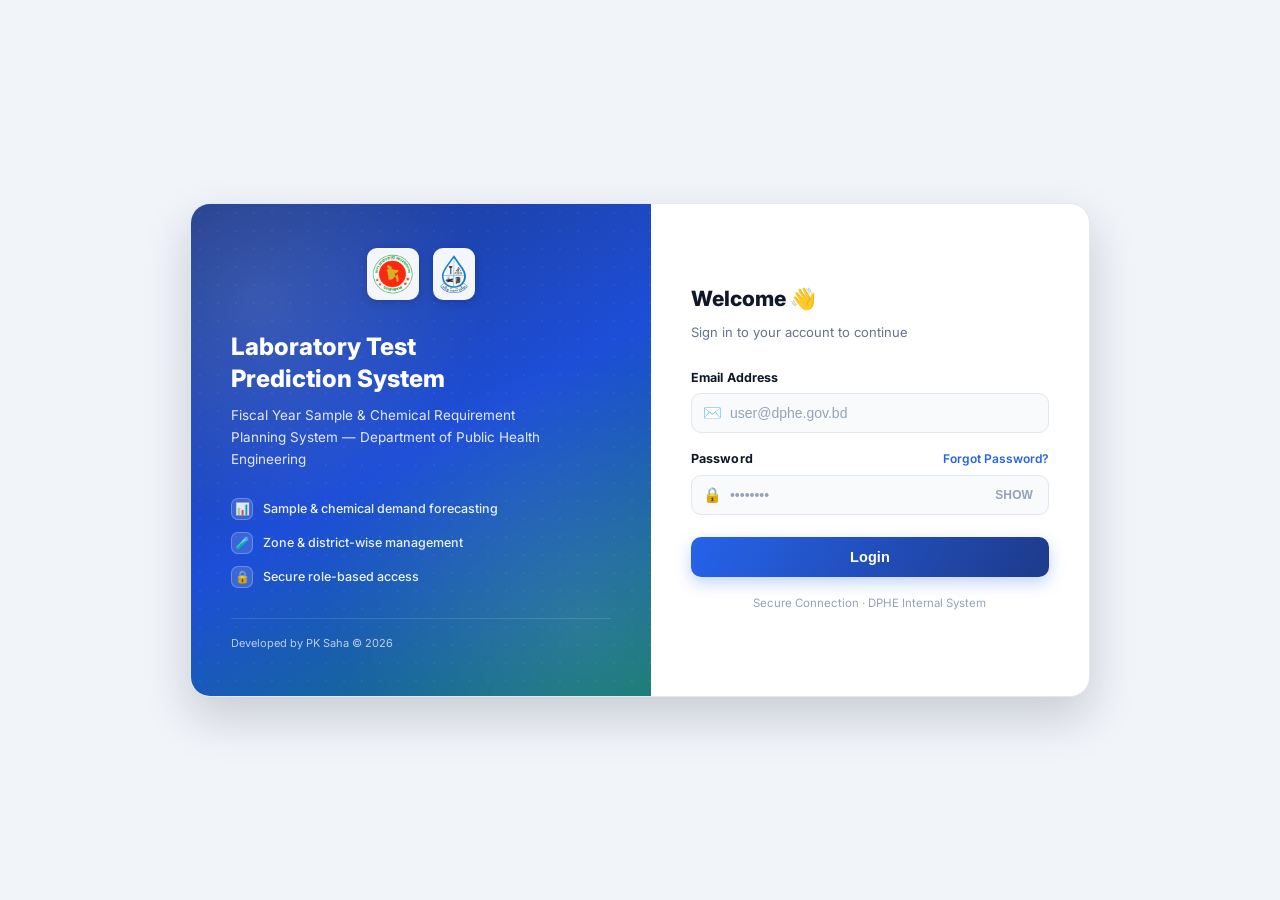
==== commit 807cda8e: "Add files via upload" ====
--- a/index.html
+++ b/index.html
@@ -338,6 +338,15 @@
   try {
     fetch(API_URL, { method: 'GET', mode: 'no-cors', cache: 'no-store' }).catch(function() {});
   } catch (e) {}
+
+  // If the user was just auto-logged-out for inactivity, or the
+  // previous session simply expired, tell them why instead of
+  // silently dropping them back on the login screen.
+  var reason = new URLSearchParams(window.location.search).get('reason');
+  var alertBox = document.getElementById('loginAlert');
+  if (reason === 'idle' && alertBox) {
+    alertBox.innerHTML = '<div class="msg" style="background:#eff6ff;color:#1e40af;border:1px solid #bfdbfe;padding:10px 12px;border-radius:8px;font-size:13px;">You were signed out after a period of inactivity. Please log in again.</div>';
+  }
 });
 
 function togglePassword() {
@@ -364,8 +373,16 @@
   btn.disabled = true;
   btnText.innerHTML = '<span class="spinner"></span> Signing in...';
 
+  // If it's taking a while, it's almost always a one-time server
+  // cold start (a few seconds) — say so instead of leaving the user
+  // guessing whether the app has frozen.
+  var slowHintTimer = setTimeout(function() {
+    btnText.innerHTML = '<span class="spinner"></span> Still working — server is starting up, this can take up to 30s...';
+  }, 4000);
+
   apiCall('doLogin', [email, password])
     .then(function(res) {
+      clearTimeout(slowHintTimer);
       if (res && res.success && res.token) {
         sessionStorage.setItem('dphe_auth_token', res.token);
         sessionStorage.setItem('dphe_user', JSON.stringify(res.user));
@@ -378,6 +395,7 @@
       }
     })
     .catch(function(err) {
+      clearTimeout(slowHintTimer);
       btn.disabled = false;
       btnText.textContent = 'Login';
       var errMsg = err && err.message ? err.message : 'Something went wrong while logging in.';
